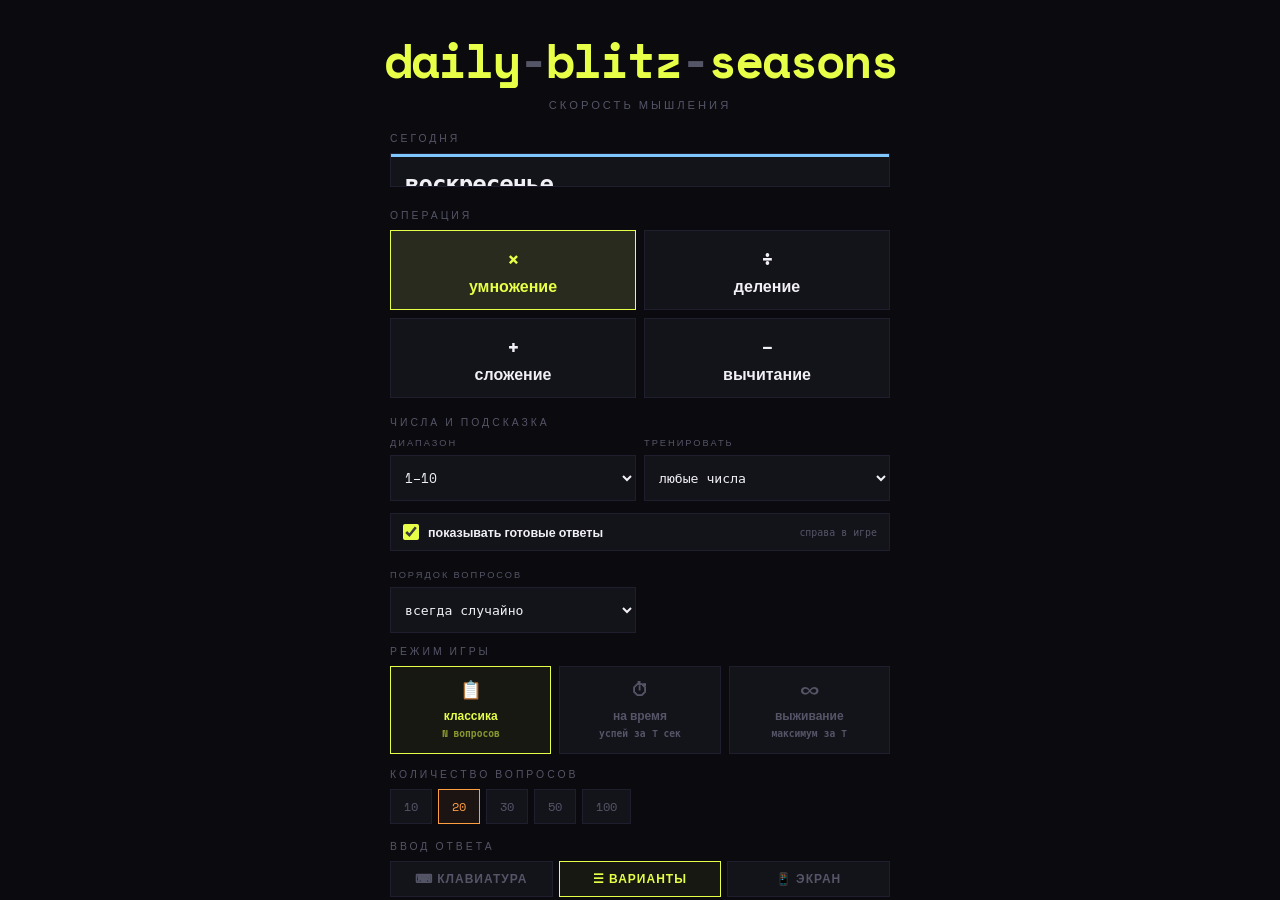
==== index.html @ 96af3baa "Rename branding from math-blitz-date to daily-blitz-seasons" ====
<!DOCTYPE html>
<html lang="ru">
<head>
<meta charset="UTF-8">
<meta name="viewport" content="width=device-width, initial-scale=1.0">
<meta name="description" content="daily-blitz-seasons — тренажёр устного счёта с ежедневной практикой, серией дней и сезонными карточками.">
<title>daily-blitz-seasons — тренажёр устного счёта</title>
<link rel="icon" href="data:image/svg+xml,<svg xmlns='http://www.w3.org/2000/svg' viewBox='0 0 100 100'><text y='.9em' font-size='90'>⚡</text></svg>">
<link rel="stylesheet" href="css/styles.css">
</head>
<body>

<div class="flash" id="flash"></div>

<div class="timesup-overlay" id="timesup-overlay">
  <div class="timesup-title">ВРЕМЯ!</div>
  <div class="timesup-stats" id="timesup-stats"></div>
</div>

<!-- ════════ MENU ════════ -->
<div class="screen active" id="screen-menu">
  <h1 class="logo">daily<span>-</span>blitz<span>-</span>seasons</h1>
  <div class="tagline">скорость мышления</div>

  <div class="section-label">сегодня</div>
  <div class="today-block" id="today-block">
    <div class="today-weekday" id="today-weekday"></div>
    <div class="today-full-date" id="today-full-date"></div>
    <div class="season-card" id="season-card">
      <div class="season-icon" id="season-icon"></div>
      <div class="season-info">
        <div class="season-name" id="season-name"></div>
        <div class="season-months" id="season-months"></div>
      </div>
    </div>
    <div class="today-meta-row">
      <div class="quarter-badge" id="quarter-badge"></div>
      <div class="daily-streak-badge" id="daily-streak-badge"></div>
    </div>
    <div class="today-stats" id="today-stats"></div>
    <button class="today-start-btn" id="today-start-btn" type="button">Начать тренировку на сегодня</button>
  </div>

  <div class="section-label">операция</div>
  <div class="menu-grid">
    <button class="op-btn selected" data-op="×" type="button"><span class="op-symbol">×</span>умножение</button>
    <button class="op-btn" data-op="÷" type="button"><span class="op-symbol">÷</span>деление</button>
    <button class="op-btn" data-op="+" type="button"><span class="op-symbol">+</span>сложение</button>
    <button class="op-btn" data-op="−" type="button"><span class="op-symbol">−</span>вычитание</button>
  </div>

  <div class="section-label">числа и подсказка</div>
  <div class="settings-row">
    <label class="select-field">
      <span>диапазон</span>
      <select id="range-select">
        <option value="10" selected>1–10</option>
        <option value="12">1–12</option>
        <option value="20">1–20</option>
        <option value="25">1–25</option>
        <option value="50">1–50</option>
        <option value="100">1–100</option>
      </select>
    </label>
    <label class="select-field">
      <span>тренировать</span>
      <select id="focus-select"></select>
    </label>
  </div>
  <div class="toggle-stack">
    <div class="toggle-row">
      <label for="guide-toggle">
        <input id="guide-toggle" type="checkbox" checked>
        показывать готовые ответы
      </label>
      <div class="toggle-hint">справа в игре</div>
    </div>
  </div>

  <div class="settings-row">
    <label class="select-field">
      <span>порядок вопросов</span>
      <select id="sequence-mode-select">
        <option value="random" selected>всегда случайно</option>
        <option value="ordered-first">сначала по порядку, потом случайно</option>
        <option value="ordered">всегда по порядку</option>
      </select>
    </label>
  </div>

  <div class="section-label">режим игры</div>
  <div class="game-mode-grid">
    <button class="gm-btn selected" data-gm="classic" type="button">
      <span class="gm-icon">📋</span>классика<span class="gm-sub">N вопросов</span>
    </button>
    <button class="gm-btn" data-gm="timed" type="button">
      <span class="gm-icon">⏱</span>на время<span class="gm-sub">успей за T сек</span>
    </button>
    <button class="gm-btn" data-gm="survival" type="button">
      <span class="gm-icon">∞</span>выживание<span class="gm-sub">максимум за T</span>
    </button>
  </div>

  <div class="mode-options" id="opts-classic">
    <div class="section-label">количество вопросов</div>
    <div class="sub-grid">
      <button class="sub-btn" data-val="10" type="button">10</button>
      <button class="sub-btn selected" data-val="20" type="button">20</button>
      <button class="sub-btn" data-val="30" type="button">30</button>
      <button class="sub-btn" data-val="50" type="button">50</button>
      <button class="sub-btn" data-val="100" type="button">100</button>
    </div>
  </div>

  <div class="mode-options" id="opts-timed" style="display:none">
    <div class="section-label">время на сессию</div>
    <div class="sub-grid">
      <button class="sub-btn" data-val="30" type="button">30 сек</button>
      <button class="sub-btn selected" data-val="60" type="button">1 мин</button>
      <button class="sub-btn" data-val="120" type="button">2 мин</button>
      <button class="sub-btn" data-val="180" type="button">3 мин</button>
      <button class="sub-btn" data-val="300" type="button">5 мин</button>
    </div>
  </div>

  <div class="mode-options" id="opts-survival" style="display:none">
    <div class="section-label">лимит времени</div>
    <div class="sub-grid">
      <button class="sub-btn" data-val="60" type="button">1 мин</button>
      <button class="sub-btn selected" data-val="120" type="button">2 мин</button>
      <button class="sub-btn" data-val="180" type="button">3 мин</button>
      <button class="sub-btn" data-val="300" type="button">5 мин</button>
    </div>
  </div>

  <div class="section-label">ввод ответа</div>
  <div class="input-mode-row">
    <button class="mode-btn" data-mode="keyboard" type="button">⌨ клавиатура</button>
    <button class="mode-btn selected" data-mode="choices" type="button">☰ варианты</button>
    <button class="mode-btn" data-mode="screen" type="button">📱 экран</button>
  </div>

  <button class="start-btn" id="start-btn" type="button">СТАРТ →</button>
</div>

<!-- ════════ GAME ════════ -->
<div class="screen" id="screen-game">
  <div class="game-shell">
    <main class="game-main">
      <div class="game-header">
        <div class="streak">серия: <span id="streak-count">0</span></div>
        <div style="display:flex;gap:12px;align-items:center;">
          <div style="font-family:var(--mono);font-size:0.7rem;color:var(--muted);">
            ✓<span id="score-correct" style="color:var(--accent3);margin-left:3px">0</span>
            &nbsp;✗<span id="score-wrong" style="color:var(--accent2);margin-left:3px">0</span>
          </div>
          <button class="quit-btn" id="quit-btn" type="button">✕ выход</button>
        </div>
      </div>

      <div class="timer-row" id="timer-row" style="display:none">
        <div class="timer-display" id="timer-display">60</div>
        <div class="timer-bar-wrap">
          <div class="timer-bar-fill" id="timer-bar-fill" style="width:100%"></div>
        </div>
        <div class="qcount-display" id="qcount-display"></div>
      </div>

      <div class="progress-bar" id="progress-bar">
        <div class="progress-fill" id="progress-fill" style="width:0%"></div>
      </div>

      <div class="question-box" id="question-box">
        <div class="question-text" id="question-text">?</div>
        <div class="question-answer" id="question-answer"></div>
        <div class="typed-input-display" id="typed-display" style="display:none">
          <span id="typed-value"></span><span class="typed-cursor"></span>
        </div>
      </div>

      <div class="keyboard-hint" id="keyboard-hint" style="display:none">цифры · Enter → ответ · Backspace → стереть</div>

      <div class="choices-grid" id="choices-grid" style="display:none">
        <button class="choice-btn" id="c0" data-choice-idx="0" type="button"></button>
        <button class="choice-btn" id="c1" data-choice-idx="1" type="button"></button>
        <button class="choice-btn" id="c2" data-choice-idx="2" type="button"></button>
        <button class="choice-btn" id="c3" data-choice-idx="3" type="button"></button>
      </div>

      <div class="screen-keyboard" id="screen-keyboard" style="display:none">
        <div class="sk-row">
          <button class="sk-btn" data-sk-key="7" type="button">7</button>
          <button class="sk-btn" data-sk-key="8" type="button">8</button>
          <button class="sk-btn" data-sk-key="9" type="button">9</button>
        </div>
        <div class="sk-row">
          <button class="sk-btn" data-sk-key="4" type="button">4</button>
          <button class="sk-btn" data-sk-key="5" type="button">5</button>
          <button class="sk-btn" data-sk-key="6" type="button">6</button>
        </div>
        <div class="sk-row">
          <button class="sk-btn" data-sk-key="1" type="button">1</button>
          <button class="sk-btn" data-sk-key="2" type="button">2</button>
          <button class="sk-btn" data-sk-key="3" type="button">3</button>
        </div>
        <div class="sk-row">
          <button class="sk-btn" data-sk-key="back" type="button">⌫</button>
          <button class="sk-btn" data-sk-key="0" type="button">0</button>
          <button class="sk-btn sk-enter" data-sk-key="enter" type="button">OK</button>
        </div>
      </div>
    </main>

    <aside class="practice-guide" id="practice-guide" aria-live="polite"></aside>
  </div>
</div>

<!-- ════════ SCORE ════════ -->
<div class="screen" id="screen-score">
  <div class="score-title" id="score-mode-label">итого</div>
  <div class="score-number" id="final-score">0</div>
  <div class="score-sub" id="final-sub"></div>
  <div class="score-time-display" id="final-time" style="display:none"></div>
  <div class="score-date-display" id="final-date"></div>
  <div class="score-sub" id="final-streak"></div>
  <div class="score-sub" id="final-daily-streak"></div>
  <div class="score-actions">
    <button class="score-btn" id="menu-btn" type="button">меню</button>
    <button class="score-btn primary" id="restart-btn" type="button">ещё раз</button>
  </div>
</div>

<script src="js/app.js"></script>
</body>
</html>
---- css/styles.css ----
@import url('https://fonts.googleapis.com/css2?family=Space+Mono:wght@400;700&family=Syne:wght@400;700;800&display=swap');

*, *::before, *::after { box-sizing: border-box; margin: 0; padding: 0; }

:root {
  --bg: #0a0a0f;
  --surface: #13131a;
  --border: #1e1e2e;
  --accent: #e8ff47;
  --accent2: #ff4757;
  --accent3: #2ed573;
  --accent4: #ff9f43;
  --text: #f0f0f5;
  --muted: #555568;
  --mono: 'Space Mono', monospace;
  --sans: 'Syne', sans-serif;
  --season-accent: var(--accent);
}

html, body { height: 100%; background: var(--bg); color: var(--text); font-family: var(--sans); overflow: hidden; }

.screen { display: none; width: 100%; height: 100vh; overflow-y: auto; }
.screen.active { display: flex; flex-direction: column; align-items: center; justify-content: flex-start; }

/* ── MENU ── */
#screen-menu { padding: 24px 20px 40px; gap: 0; }

.logo { font-family: var(--mono); font-size: clamp(1.8rem, 5vw, 3rem); font-weight: 700; letter-spacing: -2px; color: var(--accent); margin-bottom: 4px; }
.logo span { color: var(--muted); }
.tagline { font-size: 0.7rem; color: var(--muted); letter-spacing: 3px; text-transform: uppercase; margin-bottom: 20px; }

.section-label { font-size: 0.65rem; letter-spacing: 3px; text-transform: uppercase; color: var(--muted); width: 100%; max-width: 500px; margin-bottom: 8px; }

/* ── TODAY BLOCK ── */
.today-block {
  width: 100%; max-width: 500px; margin-bottom: 22px;
  background: var(--surface); border: 1px solid var(--border);
  padding: 16px 14px; position: relative; overflow: hidden;
}
.today-block::before {
  content: ''; position: absolute; top: 0; left: 0; right: 0; height: 3px;
  background: var(--season-accent);
}
.today-weekday {
  font-family: var(--mono); font-size: clamp(1.1rem, 4vw, 1.5rem); font-weight: 700;
  color: var(--text); letter-spacing: -1px; line-height: 1.2; margin-bottom: 2px;
}
.today-full-date {
  font-size: 0.78rem; color: var(--muted); margin-bottom: 14px;
}
.season-card {
  display: flex; align-items: center; gap: 12px;
  padding: 12px; background: rgba(255,255,255,0.02);
  border: 1px solid var(--border); margin-bottom: 10px;
}
.season-icon { font-size: 1.6rem; line-height: 1; flex-shrink: 0; }
.season-info { flex: 1; min-width: 0; }
.season-name {
  font-family: var(--mono); font-size: 0.95rem; font-weight: 700;
  color: var(--season-accent);
}
.season-months { font-size: 0.62rem; color: var(--muted); letter-spacing: 1px; margin-top: 2px; }
.today-meta-row { display: flex; gap: 8px; flex-wrap: wrap; margin-bottom: 12px; }
.quarter-badge, .daily-streak-badge {
  font-family: var(--mono); font-size: 0.68rem; padding: 5px 10px;
  border: 1px solid var(--border); color: var(--muted);
  background: rgba(255,255,255,0.015);
}
.quarter-badge { border-color: rgba(255,159,67,0.35); color: var(--accent4); }
.daily-streak-badge span { color: var(--accent); }
.today-stats {
  font-family: var(--mono); font-size: 0.62rem; color: var(--muted);
  margin-bottom: 12px; line-height: 1.5;
}
.today-stats span { color: var(--accent3); }
.today-start-btn {
  width: 100%; background: transparent; color: var(--season-accent);
  border: 1px solid var(--season-accent); font-family: var(--mono);
  font-size: 0.82rem; font-weight: 700; padding: 12px 16px; cursor: pointer;
  letter-spacing: 1px; transition: all 0.15s; text-transform: uppercase;
}
.today-start-btn:hover { background: rgba(232,255,71,0.08); color: var(--accent); border-color: var(--accent); }
.today-start-btn:active { transform: scale(0.98); }
.today-start-btn.done-today { border-color: var(--accent3); color: var(--accent3); }
.today-start-btn.done-today:hover { background: rgba(46,213,115,0.08); }

.menu-grid { display: grid; grid-template-columns: 1fr 1fr; gap: 8px; width: 100%; max-width: 500px; margin-bottom: 18px; }
.op-btn {
  background: var(--surface); border: 1px solid var(--border); color: var(--text);
  font-family: var(--sans); font-size: 1rem; font-weight: 700; padding: 13px;
  cursor: pointer; transition: all 0.15s; position: relative; overflow: hidden;
}
.op-btn::after { content: ''; position: absolute; inset: 0; background: var(--accent); opacity: 0; transition: opacity 0.15s; }
.op-btn:hover::after { opacity: 0.07; }
.op-btn.selected { border-color: var(--accent); color: var(--accent); }
.op-btn.selected::after { opacity: 0.1; }
.op-symbol { display: block; font-family: var(--mono); font-size: 1.3rem; margin-bottom: 2px; }

.settings-row { display: grid; grid-template-columns: 1fr 1fr; gap: 8px; width: 100%; max-width: 500px; margin-bottom: 12px; }
.select-field { display: flex; flex-direction: column; gap: 6px; }
.select-field span {
  font-size: 0.58rem; letter-spacing: 2px; text-transform: uppercase; color: var(--muted);
}
.select-field select {
  width: 100%; background: var(--surface); border: 1px solid var(--border); color: var(--text);
  font-family: var(--mono); font-size: 0.82rem; padding: 11px 10px; cursor: pointer; outline: none;
}
.select-field select:focus { border-color: var(--accent); }
.toggle-row {
  display: flex; align-items: center; justify-content: space-between; gap: 12px;
  width: 100%; max-width: 500px; margin-bottom: 18px; padding: 10px 12px;
  background: var(--surface); border: 1px solid var(--border);
}
.toggle-row label { display: flex; align-items: center; gap: 9px; cursor: pointer; color: var(--text); font-size: 0.78rem; font-weight: 700; }
.toggle-row input { width: 16px; height: 16px; accent-color: var(--accent); }
.toggle-hint { font-family: var(--mono); font-size: 0.62rem; color: var(--muted); white-space: nowrap; }
.toggle-stack { display: grid; gap: 8px; width: 100%; max-width: 500px; margin-bottom: 18px; }
.toggle-stack .toggle-row { margin-bottom: 0; }

/* GAME MODE */
.game-mode-grid { display: grid; grid-template-columns: 1fr 1fr 1fr; gap: 8px; width: 100%; max-width: 500px; margin-bottom: 14px; }
.gm-btn {
  background: var(--surface); border: 1px solid var(--border); color: var(--muted);
  font-family: var(--sans); font-size: 0.75rem; font-weight: 700; padding: 12px 6px;
  cursor: pointer; transition: all 0.15s; text-align: center; line-height: 1.4;
}
.gm-btn:hover { color: var(--text); border-color: var(--muted); }
.gm-btn.selected { border-color: var(--accent); color: var(--accent); background: rgba(232,255,71,0.06); }
.gm-icon { font-size: 1.1rem; display: block; margin-bottom: 4px; }
.gm-sub { display: block; font-size: 0.6rem; color: var(--muted); margin-top: 3px; font-family: var(--mono); }
.gm-btn.selected .gm-sub { color: rgba(232,255,71,0.55); }

.mode-options { width: 100%; max-width: 500px; margin-bottom: 16px; }
.sub-grid { display: flex; gap: 6px; flex-wrap: wrap; }
.sub-btn {
  background: var(--surface); border: 1px solid var(--border); color: var(--muted);
  font-family: var(--mono); font-size: 0.78rem; padding: 7px 13px; cursor: pointer; transition: all 0.15s;
}
.sub-btn:hover { color: var(--text); border-color: var(--muted); }
.sub-btn.selected { border-color: var(--accent4); color: var(--accent4); background: rgba(255,159,67,0.07); }

.input-mode-row { display: flex; gap: 6px; width: 100%; max-width: 500px; margin-bottom: 20px; }
.mode-btn {
  flex: 1; background: var(--surface); border: 1px solid var(--border); color: var(--muted);
  font-family: var(--sans); font-size: 0.75rem; font-weight: 700; padding: 10px;
  cursor: pointer; transition: all 0.15s; letter-spacing: 1px; text-transform: uppercase;
}
.mode-btn:hover { color: var(--text); }
.mode-btn.selected { border-color: var(--accent); color: var(--accent); background: rgba(232,255,71,0.06); }

.start-btn {
  background: var(--accent); color: #000; border: none; font-family: var(--mono);
  font-size: 1rem; font-weight: 700; padding: 15px 60px; cursor: pointer;
  letter-spacing: 2px; transition: all 0.15s; width: 100%; max-width: 500px;
}
.start-btn:hover { background: #fff; }
.start-btn:active { transform: scale(0.98); }

/* ── GAME ── */
#screen-game { padding: 14px 20px 16px; gap: 0; justify-content: flex-start; }

.game-shell {
  width: 100%; max-width: 1040px; min-height: calc(100vh - 30px);
  display: grid; grid-template-columns: minmax(0, 520px) minmax(260px, 1fr);
  gap: 16px; align-items: start;
}
.game-main { width: 100%; min-width: 0; }

.game-header { display: flex; justify-content: space-between; align-items: center; width: 100%; margin-bottom: 10px; }
.streak { font-family: var(--mono); font-size: 0.78rem; color: var(--muted); }
.streak span { color: var(--accent); }
.quit-btn {
  background: none; border: 1px solid var(--border); color: var(--muted);
  font-family: var(--mono); font-size: 0.7rem; padding: 5px 12px; cursor: pointer; transition: all 0.15s;
}
.quit-btn:hover { border-color: var(--accent2); color: var(--accent2); }

.timer-row { width: 100%; display: flex; align-items: center; gap: 12px; margin-bottom: 8px; }
.timer-display {
  font-family: var(--mono); font-size: 1.5rem; font-weight: 700; min-width: 54px;
  color: var(--accent); transition: color 0.3s;
}
.timer-display.warn { color: var(--accent4); }
.timer-display.critical { color: var(--accent2); animation: pulse-t 0.5s ease infinite alternate; }
@keyframes pulse-t { from { opacity: 1; } to { opacity: 0.35; } }

.timer-bar-wrap { flex: 1; height: 6px; background: var(--border); overflow: hidden; }
.timer-bar-fill { height: 100%; background: var(--accent); transition: width 0.22s linear, background 0.3s; }
.timer-bar-fill.warn { background: var(--accent4); }
.timer-bar-fill.critical { background: var(--accent2); }

.qcount-display { font-family: var(--mono); font-size: 0.72rem; color: var(--muted); min-width: 44px; text-align: right; }

.progress-bar { width: 100%; height: 3px; background: var(--border); margin-bottom: 10px; }
.progress-fill { height: 100%; background: var(--accent); transition: width 0.3s ease; }

.question-box {
  width: 100%; background: var(--surface); border: 1px solid var(--border);
  padding: 26px 22px; text-align: center; margin-bottom: 12px;
  position: relative; overflow: hidden; transition: border-color 0.2s;
}
.question-box.correct { border-color: var(--accent3); }
.question-box.wrong { border-color: var(--accent2); }
.question-text { font-family: var(--mono); font-size: clamp(2rem, 7vw, 4rem); font-weight: 700; letter-spacing: -2px; line-height: 1; }
.question-answer { font-family: var(--mono); font-size: clamp(1rem, 3.5vw, 1.6rem); color: var(--muted); margin-top: 8px; min-height: 1.7rem; transition: color 0.2s; }
.question-answer.show-wrong { color: var(--accent2); }
.question-answer.show-correct { color: var(--accent3); }

.typed-input-display { font-family: var(--mono); font-size: clamp(1.5rem, 5vw, 2.8rem); font-weight: 700; color: var(--accent); letter-spacing: 4px; min-height: 2.4rem; }
.typed-cursor { display: inline-block; width: 3px; height: 1em; background: var(--accent); vertical-align: middle; margin-left: 2px; animation: blink 1s step-end infinite; }
@keyframes blink { 50% { opacity: 0; } }
.keyboard-hint { font-size: 0.62rem; color: var(--muted); letter-spacing: 2px; text-transform: uppercase; margin-top: -6px; margin-bottom: 10px; }

.choices-grid { display: grid; grid-template-columns: 1fr 1fr; gap: 8px; width: 100%; }
.choice-btn {
  background: var(--surface); border: 1px solid var(--border); color: var(--text);
  font-family: var(--mono); font-size: clamp(1.1rem, 3.5vw, 1.6rem); font-weight: 700;
  padding: 17px; cursor: pointer; transition: all 0.12s;
}
.choice-btn:hover:not(:disabled) { border-color: var(--accent); color: var(--accent); }
.choice-btn:disabled { cursor: default; }
.choice-btn.correct-choice { border-color: var(--accent3) !important; color: var(--accent3) !important; background: rgba(46,213,115,0.08); }
.choice-btn.wrong-choice { border-color: var(--accent2) !important; color: var(--accent2) !important; background: rgba(255,71,87,0.08); }

.screen-keyboard { display: flex; flex-direction: column; gap: 6px; width: 100%; margin-top: 4px; }
.sk-row { display: flex; gap: 6px; justify-content: center; }
.sk-btn {
  flex: 1; max-width: 88px; background: var(--surface); border: 1px solid var(--border);
  color: var(--text); font-family: var(--mono); font-size: 1.1rem; font-weight: 700;
  padding: 13px 10px; cursor: pointer; transition: all 0.1s; user-select: none; -webkit-tap-highlight-color: transparent;
}
.sk-btn:active { background: rgba(232,255,71,0.1); border-color: var(--accent); color: var(--accent); transform: scale(0.95); }
.sk-btn.sk-enter { background: var(--accent); color: #000; border-color: var(--accent); font-size: 0.85rem; letter-spacing: 1px; }
.sk-btn.sk-enter:active { background: #fff; }

.practice-guide {
  display: none; width: 100%; max-height: calc(100vh - 30px); overflow: auto;
  background: var(--surface); border: 1px solid var(--border); padding: 14px;
}
.practice-guide.show { display: block; }
.guide-head { display: flex; align-items: center; justify-content: space-between; gap: 12px; margin-bottom: 12px; }
.guide-copy { min-width: 0; }
.guide-title { font-family: var(--mono); font-size: 0.9rem; color: var(--accent); font-weight: 700; }
.guide-meta { font-family: var(--mono); font-size: 0.65rem; color: var(--muted); margin-top: 3px; }
.guide-reveal-btn {
  flex: 0 0 auto; background: none; border: 1px solid var(--border); color: var(--muted);
  font-family: var(--mono); font-size: 0.68rem; padding: 7px 10px; cursor: pointer;
  text-transform: uppercase; letter-spacing: 1px; transition: all 0.15s;
}
.guide-reveal-btn:hover { border-color: var(--accent); color: var(--accent); }
.guide-list { display: grid; grid-template-columns: repeat(auto-fit, minmax(132px, 1fr)); gap: 6px; }
.practice-guide.collapsed .guide-list { display: none; }
.guide-row {
  border: 1px solid var(--border); padding: 8px 9px; font-family: var(--mono);
  font-size: 0.82rem; color: var(--text); background: rgba(255,255,255,0.015);
}
.guide-row span { color: var(--accent); }
.guide-row.current {
  border-color: var(--accent); background: rgba(232,255,71,0.11); color: #fff;
  box-shadow: inset 3px 0 0 var(--accent);
}
.guide-row.current span { color: #fff; }

@media (max-width: 760px) {
  html, body { overflow: auto; }
  .screen { min-height: 100vh; height: auto; }
  .settings-row { grid-template-columns: 1fr; }
  .toggle-row { align-items: flex-start; flex-direction: column; gap: 6px; }
  .toggle-hint { white-space: normal; }
  .game-shell { min-height: auto; grid-template-columns: 1fr; gap: 12px; }
  .practice-guide { max-height: none; }
  .guide-list { grid-template-columns: 1fr 1fr; }
}

@media (max-width: 420px) {
  #screen-menu, #screen-game { padding-left: 14px; padding-right: 14px; }
  .game-mode-grid, .input-mode-row { grid-template-columns: 1fr; flex-direction: column; }
  .guide-list { grid-template-columns: 1fr; }
}

/* TIMES UP */
.timesup-overlay {
  display: none; position: fixed; inset: 0; background: rgba(10,10,15,0.93);
  z-index: 20; align-items: center; justify-content: center; flex-direction: column; gap: 14px;
}
.timesup-overlay.show { display: flex; animation: fadein 0.25s ease; }
@keyframes fadein { from { opacity: 0; } to { opacity: 1; } }
.timesup-title { font-family: var(--mono); font-size: clamp(2rem, 8vw, 4.5rem); color: var(--accent2); font-weight: 700; letter-spacing: -2px; }
.timesup-stats { font-family: var(--mono); font-size: 0.9rem; color: var(--muted); }

/* FLASH */
.flash { position: fixed; inset: 0; pointer-events: none; opacity: 0; transition: opacity 0.08s; z-index: 10; }
.flash.correct-flash { background: rgba(46,213,115,0.15); }
.flash.wrong-flash { background: rgba(255,71,87,0.15); }
.flash.visible { opacity: 1; }

/* SCORE */
#screen-score { padding: 40px 20px; gap: 10px; justify-content: center; }
.score-title { font-family: var(--mono); font-size: clamp(0.9rem, 3vw, 1.4rem); color: var(--muted); letter-spacing: 3px; text-transform: uppercase; }
.score-number { font-family: var(--mono); font-size: clamp(3.5rem, 12vw, 7rem); font-weight: 700; color: var(--accent); line-height: 1; letter-spacing: -4px; }
.score-sub { font-size: 0.8rem; color: var(--muted); }
.score-time-display { font-family: var(--mono); font-size: 0.95rem; color: var(--accent4); }
.score-date-display { font-family: var(--mono); font-size: 0.82rem; color: var(--season-accent); }
.score-actions { display: flex; gap: 10px; margin-top: 16px; width: 100%; max-width: 400px; }
.score-btn {
  flex: 1; padding: 14px; border: 1px solid var(--border); background: var(--surface);
  color: var(--text); font-family: var(--mono); font-size: 0.8rem; font-weight: 700;
  cursor: pointer; transition: all 0.15s; letter-spacing: 1px; text-transform: uppercase;
}
.score-btn:hover { border-color: var(--accent); color: var(--accent); }
.score-btn.primary { background: var(--accent); color: #000; border-color: var(--accent); }
.score-btn.primary:hover { background: #fff; border-color: #fff; }

@keyframes pop { 0%{transform:scale(1)} 50%{transform:scale(1.04)} 100%{transform:scale(1)} }
@keyframes shake { 0%,100%{transform:translateX(0)} 20%,60%{transform:translateX(-8px)} 40%,80%{transform:translateX(8px)} }
.anim-pop { animation: pop 0.2s ease; }
.anim-shake { animation: shake 0.35s ease; }
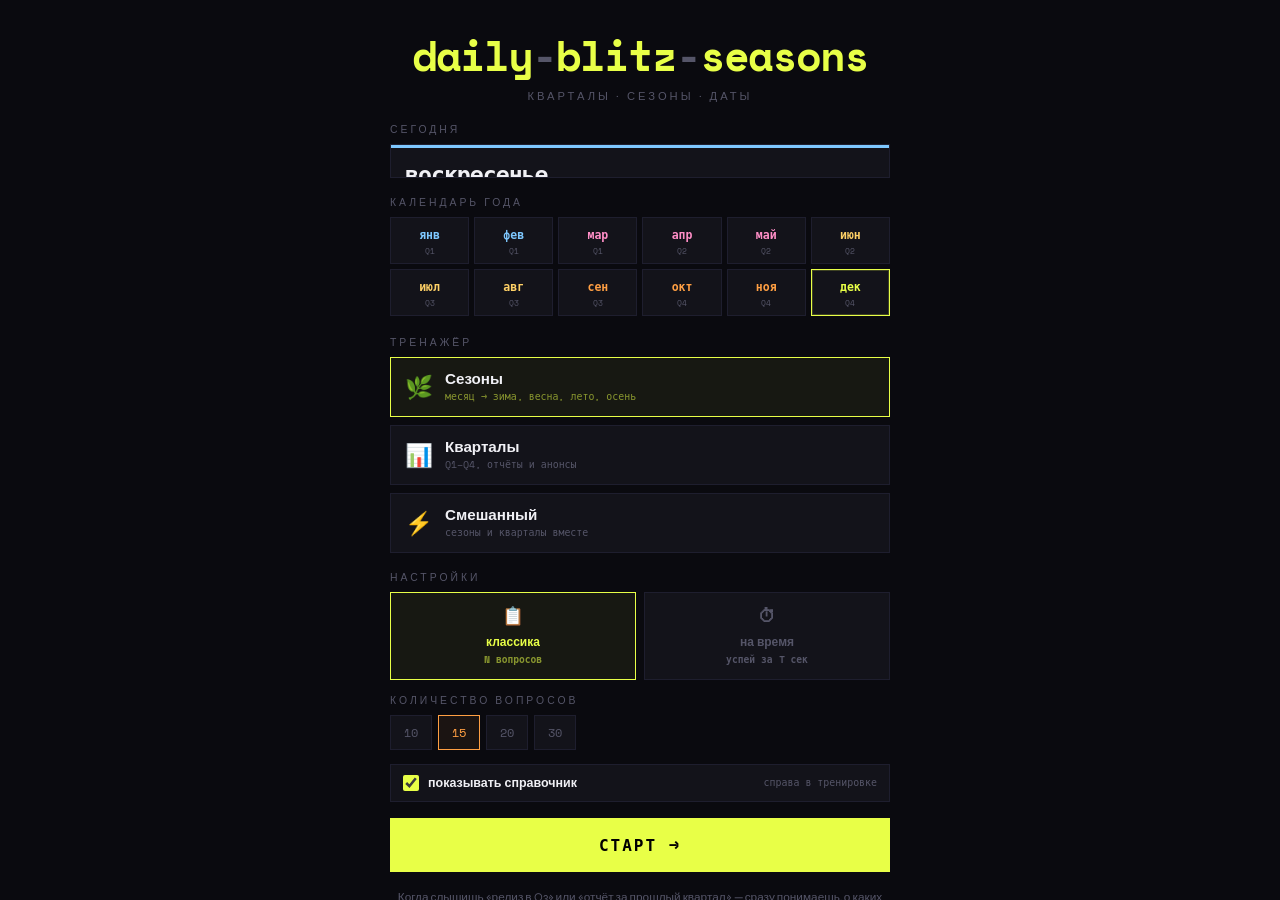
==== commit 56340ac1: "Pivot to quarters and seasons trainer, remove all math content" ====
--- a/index.html
+++ b/index.html
@@ -3,9 +3,9 @@
 <head>
 <meta charset="UTF-8">
 <meta name="viewport" content="width=device-width, initial-scale=1.0">
-<meta name="description" content="daily-blitz-seasons — тренажёр устного счёта с ежедневной практикой, серией дней и сезонными карточками.">
-<title>daily-blitz-seasons — тренажёр устного счёта</title>
-<link rel="icon" href="data:image/svg+xml,<svg xmlns='http://www.w3.org/2000/svg' viewBox='0 0 100 100'><text y='.9em' font-size='90'>⚡</text></svg>">
+<meta name="description" content="daily-blitz-seasons — тренажёр кварталов и сезонов. Быстро понимай, в каком квартале анонс, отчёт или релиз, и какой месяц к какому сезону относится.">
+<title>daily-blitz-seasons — кварталы и сезоны</title>
+<link rel="icon" href="data:image/svg+xml,<svg xmlns='http://www.w3.org/2000/svg' viewBox='0 0 100 100'><text y='.9em' font-size='90'>📅</text></svg>">
 <link rel="stylesheet" href="css/styles.css">
 </head>
 <body>
@@ -20,7 +20,7 @@
 <!-- ════════ MENU ════════ -->
 <div class="screen active" id="screen-menu">
   <h1 class="logo">daily<span>-</span>blitz<span>-</span>seasons</h1>
-  <div class="tagline">скорость мышления</div>
+  <div class="tagline">кварталы · сезоны · даты</div>
 
   <div class="section-label">сегодня</div>
   <div class="today-block" id="today-block">
@@ -35,60 +35,36 @@
     </div>
     <div class="today-meta-row">
       <div class="quarter-badge" id="quarter-badge"></div>
+      <div class="quarter-detail" id="quarter-detail"></div>
       <div class="daily-streak-badge" id="daily-streak-badge"></div>
     </div>
     <div class="today-stats" id="today-stats"></div>
-    <button class="today-start-btn" id="today-start-btn" type="button">Начать тренировку на сегодня</button>
+    <button class="today-start-btn" id="today-start-btn" type="button">Тренировка на сегодня</button>
   </div>
 
-  <div class="section-label">операция</div>
-  <div class="menu-grid">
-    <button class="op-btn selected" data-op="×" type="button"><span class="op-symbol">×</span>умножение</button>
-    <button class="op-btn" data-op="÷" type="button"><span class="op-symbol">÷</span>деление</button>
-    <button class="op-btn" data-op="+" type="button"><span class="op-symbol">+</span>сложение</button>
-    <button class="op-btn" data-op="−" type="button"><span class="op-symbol">−</span>вычитание</button>
+  <div class="section-label">календарь года</div>
+  <div class="year-calendar" id="year-calendar" aria-label="Календарь года по сезонам и кварталам"></div>
+
+  <div class="section-label">тренажёр</div>
+  <div class="trainer-grid">
+    <button class="trainer-btn selected" data-trainer="seasons" type="button">
+      <span class="trainer-icon">🌿</span>
+      <span class="trainer-name">Сезоны</span>
+      <span class="trainer-sub">месяц → зима, весна, лето, осень</span>
+    </button>
+    <button class="trainer-btn" data-trainer="quarters" type="button">
+      <span class="trainer-icon">📊</span>
+      <span class="trainer-name">Кварталы</span>
+      <span class="trainer-sub">Q1–Q4, отчёты и анонсы</span>
+    </button>
+    <button class="trainer-btn" data-trainer="mixed" type="button">
+      <span class="trainer-icon">⚡</span>
+      <span class="trainer-name">Смешанный</span>
+      <span class="trainer-sub">сезоны и кварталы вместе</span>
+    </button>
   </div>
 
-  <div class="section-label">числа и подсказка</div>
-  <div class="settings-row">
-    <label class="select-field">
-      <span>диапазон</span>
-      <select id="range-select">
-        <option value="10" selected>1–10</option>
-        <option value="12">1–12</option>
-        <option value="20">1–20</option>
-        <option value="25">1–25</option>
-        <option value="50">1–50</option>
-        <option value="100">1–100</option>
-      </select>
-    </label>
-    <label class="select-field">
-      <span>тренировать</span>
-      <select id="focus-select"></select>
-    </label>
-  </div>
-  <div class="toggle-stack">
-    <div class="toggle-row">
-      <label for="guide-toggle">
-        <input id="guide-toggle" type="checkbox" checked>
-        показывать готовые ответы
-      </label>
-      <div class="toggle-hint">справа в игре</div>
-    </div>
-  </div>
-
-  <div class="settings-row">
-    <label class="select-field">
-      <span>порядок вопросов</span>
-      <select id="sequence-mode-select">
-        <option value="random" selected>всегда случайно</option>
-        <option value="ordered-first">сначала по порядку, потом случайно</option>
-        <option value="ordered">всегда по порядку</option>
-      </select>
-    </label>
-  </div>
-
-  <div class="section-label">режим игры</div>
+  <div class="section-label">настройки</div>
   <div class="game-mode-grid">
     <button class="gm-btn selected" data-gm="classic" type="button">
       <span class="gm-icon">📋</span>классика<span class="gm-sub">N вопросов</span>
@@ -96,51 +72,41 @@
     <button class="gm-btn" data-gm="timed" type="button">
       <span class="gm-icon">⏱</span>на время<span class="gm-sub">успей за T сек</span>
     </button>
-    <button class="gm-btn" data-gm="survival" type="button">
-      <span class="gm-icon">∞</span>выживание<span class="gm-sub">максимум за T</span>
-    </button>
   </div>
 
   <div class="mode-options" id="opts-classic">
     <div class="section-label">количество вопросов</div>
     <div class="sub-grid">
       <button class="sub-btn" data-val="10" type="button">10</button>
-      <button class="sub-btn selected" data-val="20" type="button">20</button>
+      <button class="sub-btn selected" data-val="15" type="button">15</button>
+      <button class="sub-btn" data-val="20" type="button">20</button>
       <button class="sub-btn" data-val="30" type="button">30</button>
-      <button class="sub-btn" data-val="50" type="button">50</button>
-      <button class="sub-btn" data-val="100" type="button">100</button>
     </div>
   </div>
 
   <div class="mode-options" id="opts-timed" style="display:none">
     <div class="section-label">время на сессию</div>
     <div class="sub-grid">
-      <button class="sub-btn" data-val="30" type="button">30 сек</button>
+      <button class="sub-btn" data-val="45" type="button">45 сек</button>
       <button class="sub-btn selected" data-val="60" type="button">1 мин</button>
+      <button class="sub-btn" data-val="90" type="button">90 сек</button>
       <button class="sub-btn" data-val="120" type="button">2 мин</button>
-      <button class="sub-btn" data-val="180" type="button">3 мин</button>
-      <button class="sub-btn" data-val="300" type="button">5 мин</button>
     </div>
   </div>
 
-  <div class="mode-options" id="opts-survival" style="display:none">
-    <div class="section-label">лимит времени</div>
-    <div class="sub-grid">
-      <button class="sub-btn" data-val="60" type="button">1 мин</button>
-      <button class="sub-btn selected" data-val="120" type="button">2 мин</button>
-      <button class="sub-btn" data-val="180" type="button">3 мин</button>
-      <button class="sub-btn" data-val="300" type="button">5 мин</button>
+  <div class="toggle-stack">
+    <div class="toggle-row">
+      <label for="guide-toggle">
+        <input id="guide-toggle" type="checkbox" checked>
+        показывать справочник
+      </label>
+      <div class="toggle-hint">справа в тренировке</div>
     </div>
   </div>
 
-  <div class="section-label">ввод ответа</div>
-  <div class="input-mode-row">
-    <button class="mode-btn" data-mode="keyboard" type="button">⌨ клавиатура</button>
-    <button class="mode-btn selected" data-mode="choices" type="button">☰ варианты</button>
-    <button class="mode-btn" data-mode="screen" type="button">📱 экран</button>
-  </div>
+  <button class="start-btn" id="start-btn" type="button">СТАРТ →</button>
 
-  <button class="start-btn" id="start-btn" type="button">СТАРТ →</button>
+  <p class="menu-hint">Когда слышишь «релиз в Q3» или «отчёт за прошлый квартал» — сразу понимаешь, о каких месяцах речь.</p>
 </div>
 
 <!-- ════════ GAME ════════ -->
@@ -148,11 +114,12 @@
   <div class="game-shell">
     <main class="game-main">
       <div class="game-header">
-        <div class="streak">серия: <span id="streak-count">0</span></div>
-        <div style="display:flex;gap:12px;align-items:center;">
-          <div style="font-family:var(--mono);font-size:0.7rem;color:var(--muted);">
-            ✓<span id="score-correct" style="color:var(--accent3);margin-left:3px">0</span>
-            &nbsp;✗<span id="score-wrong" style="color:var(--accent2);margin-left:3px">0</span>
+        <div class="trainer-label" id="trainer-label">сезоны</div>
+        <div class="game-header-right">
+          <div class="hud-stats">
+            серия <span id="streak-count">0</span>
+            · ✓<span id="score-correct">0</span>
+            · ✗<span id="score-wrong">0</span>
           </div>
           <button class="quit-btn" id="quit-btn" type="button">✕ выход</button>
         </div>
@@ -171,47 +138,20 @@
       </div>
 
       <div class="question-box" id="question-box">
+        <div class="question-context" id="question-context"></div>
         <div class="question-text" id="question-text">?</div>
         <div class="question-answer" id="question-answer"></div>
-        <div class="typed-input-display" id="typed-display" style="display:none">
-          <span id="typed-value"></span><span class="typed-cursor"></span>
-        </div>
       </div>
 
-      <div class="keyboard-hint" id="keyboard-hint" style="display:none">цифры · Enter → ответ · Backspace → стереть</div>
-
-      <div class="choices-grid" id="choices-grid" style="display:none">
+      <div class="choices-grid" id="choices-grid">
         <button class="choice-btn" id="c0" data-choice-idx="0" type="button"></button>
         <button class="choice-btn" id="c1" data-choice-idx="1" type="button"></button>
         <button class="choice-btn" id="c2" data-choice-idx="2" type="button"></button>
         <button class="choice-btn" id="c3" data-choice-idx="3" type="button"></button>
       </div>
-
-      <div class="screen-keyboard" id="screen-keyboard" style="display:none">
-        <div class="sk-row">
-          <button class="sk-btn" data-sk-key="7" type="button">7</button>
-          <button class="sk-btn" data-sk-key="8" type="button">8</button>
-          <button class="sk-btn" data-sk-key="9" type="button">9</button>
-        </div>
-        <div class="sk-row">
-          <button class="sk-btn" data-sk-key="4" type="button">4</button>
-          <button class="sk-btn" data-sk-key="5" type="button">5</button>
-          <button class="sk-btn" data-sk-key="6" type="button">6</button>
-        </div>
-        <div class="sk-row">
-          <button class="sk-btn" data-sk-key="1" type="button">1</button>
-          <button class="sk-btn" data-sk-key="2" type="button">2</button>
-          <button class="sk-btn" data-sk-key="3" type="button">3</button>
-        </div>
-        <div class="sk-row">
-          <button class="sk-btn" data-sk-key="back" type="button">⌫</button>
-          <button class="sk-btn" data-sk-key="0" type="button">0</button>
-          <button class="sk-btn sk-enter" data-sk-key="enter" type="button">OK</button>
-        </div>
-      </div>
     </main>
 
-    <aside class="practice-guide" id="practice-guide" aria-live="polite"></aside>
+    <aside class="reference-panel" id="reference-panel" aria-live="polite"></aside>
   </div>
 </div>
 
--- a/css/styles.css
+++ b/css/styles.css
@@ -15,64 +15,69 @@
   --mono: 'Space Mono', monospace;
   --sans: 'Syne', sans-serif;
   --season-accent: var(--accent);
+  --winter: #7ec8ff;
+  --spring: #ff8ec7;
+  --summer: #ffd166;
+  --autumn: #ff9f43;
 }
 
 html, body { height: 100%; background: var(--bg); color: var(--text); font-family: var(--sans); overflow: hidden; }
 
-.screen { display: none; width: 100%; height: 100vh; overflow-y: auto; }
+.screen { display: none; width: 100%; min-height: 100vh; height: 100vh; overflow-y: auto; }
 .screen.active { display: flex; flex-direction: column; align-items: center; justify-content: flex-start; }
 
 /* ── MENU ── */
 #screen-menu { padding: 24px 20px 40px; gap: 0; }
 
-.logo { font-family: var(--mono); font-size: clamp(1.8rem, 5vw, 3rem); font-weight: 700; letter-spacing: -2px; color: var(--accent); margin-bottom: 4px; }
+.logo {
+  font-family: var(--mono); font-size: clamp(1.5rem, 4.5vw, 2.6rem); font-weight: 700;
+  letter-spacing: -2px; color: var(--accent); margin-bottom: 4px; text-align: center;
+}
 .logo span { color: var(--muted); }
-.tagline { font-size: 0.7rem; color: var(--muted); letter-spacing: 3px; text-transform: uppercase; margin-bottom: 20px; }
-
-.section-label { font-size: 0.65rem; letter-spacing: 3px; text-transform: uppercase; color: var(--muted); width: 100%; max-width: 500px; margin-bottom: 8px; }
-
-/* ── TODAY BLOCK ── */
+.tagline { font-size: 0.7rem; color: var(--muted); letter-spacing: 3px; text-transform: uppercase; margin-bottom: 20px; text-align: center; }
+
+.section-label {
+  font-size: 0.65rem; letter-spacing: 3px; text-transform: uppercase; color: var(--muted);
+  width: 100%; max-width: 500px; margin-bottom: 8px;
+}
+
+/* ── TODAY ── */
 .today-block {
-  width: 100%; max-width: 500px; margin-bottom: 22px;
+  width: 100%; max-width: 500px; margin-bottom: 18px;
   background: var(--surface); border: 1px solid var(--border);
   padding: 16px 14px; position: relative; overflow: hidden;
 }
 .today-block::before {
-  content: ''; position: absolute; top: 0; left: 0; right: 0; height: 3px;
-  background: var(--season-accent);
+  content: ''; position: absolute; top: 0; left: 0; right: 0; height: 3px; background: var(--season-accent);
 }
 .today-weekday {
-  font-family: var(--mono); font-size: clamp(1.1rem, 4vw, 1.5rem); font-weight: 700;
-  color: var(--text); letter-spacing: -1px; line-height: 1.2; margin-bottom: 2px;
-}
-.today-full-date {
-  font-size: 0.78rem; color: var(--muted); margin-bottom: 14px;
-}
+  font-family: var(--mono); font-size: clamp(1.1rem, 4vw, 1.45rem); font-weight: 700;
+  letter-spacing: -1px; line-height: 1.2; margin-bottom: 2px;
+}
+.today-full-date { font-size: 0.78rem; color: var(--muted); margin-bottom: 14px; }
+
 .season-card {
   display: flex; align-items: center; gap: 12px;
   padding: 12px; background: rgba(255,255,255,0.02);
   border: 1px solid var(--border); margin-bottom: 10px;
 }
 .season-icon { font-size: 1.6rem; line-height: 1; flex-shrink: 0; }
-.season-info { flex: 1; min-width: 0; }
-.season-name {
-  font-family: var(--mono); font-size: 0.95rem; font-weight: 700;
-  color: var(--season-accent);
-}
+.season-name { font-family: var(--mono); font-size: 0.95rem; font-weight: 700; color: var(--season-accent); }
 .season-months { font-size: 0.62rem; color: var(--muted); letter-spacing: 1px; margin-top: 2px; }
-.today-meta-row { display: flex; gap: 8px; flex-wrap: wrap; margin-bottom: 12px; }
-.quarter-badge, .daily-streak-badge {
+
+.today-meta-row { display: flex; gap: 8px; flex-wrap: wrap; margin-bottom: 10px; align-items: center; }
+.quarter-badge, .quarter-detail, .daily-streak-badge {
   font-family: var(--mono); font-size: 0.68rem; padding: 5px 10px;
-  border: 1px solid var(--border); color: var(--muted);
-  background: rgba(255,255,255,0.015);
+  border: 1px solid var(--border); background: rgba(255,255,255,0.015);
 }
 .quarter-badge { border-color: rgba(255,159,67,0.35); color: var(--accent4); }
+.quarter-detail { color: var(--muted); }
+.daily-streak-badge { color: var(--muted); }
 .daily-streak-badge span { color: var(--accent); }
-.today-stats {
-  font-family: var(--mono); font-size: 0.62rem; color: var(--muted);
-  margin-bottom: 12px; line-height: 1.5;
-}
+
+.today-stats { font-family: var(--mono); font-size: 0.62rem; color: var(--muted); margin-bottom: 12px; line-height: 1.5; }
 .today-stats span { color: var(--accent3); }
+
 .today-start-btn {
   width: 100%; background: transparent; color: var(--season-accent);
   border: 1px solid var(--season-accent); font-family: var(--mono);
@@ -82,43 +87,47 @@
 .today-start-btn:hover { background: rgba(232,255,71,0.08); color: var(--accent); border-color: var(--accent); }
 .today-start-btn:active { transform: scale(0.98); }
 .today-start-btn.done-today { border-color: var(--accent3); color: var(--accent3); }
-.today-start-btn.done-today:hover { background: rgba(46,213,115,0.08); }
-
-.menu-grid { display: grid; grid-template-columns: 1fr 1fr; gap: 8px; width: 100%; max-width: 500px; margin-bottom: 18px; }
-.op-btn {
+
+/* ── YEAR CALENDAR ── */
+.year-calendar {
+  width: 100%; max-width: 500px; display: grid;
+  grid-template-columns: repeat(6, 1fr); gap: 5px; margin-bottom: 20px;
+}
+.month-cell {
+  background: var(--surface); border: 1px solid var(--border);
+  padding: 8px 4px 6px; text-align: center; transition: border-color 0.15s;
+}
+.month-cell.is-today { border-color: var(--accent); box-shadow: inset 0 0 0 1px rgba(232,255,71,0.2); }
+.month-short { display: block; font-family: var(--mono); font-size: 0.72rem; font-weight: 700; }
+.month-q { display: block; font-family: var(--mono); font-size: 0.52rem; color: var(--muted); margin-top: 2px; }
+.month-cell.season-winter .month-short { color: var(--winter); }
+.month-cell.season-spring .month-short { color: var(--spring); }
+.month-cell.season-summer .month-short { color: var(--summer); }
+.month-cell.season-autumn .month-short { color: var(--autumn); }
+.month-cell.is-today .month-short { color: var(--accent); }
+
+/* ── TRAINER SELECT ── */
+.trainer-grid {
+  width: 100%; max-width: 500px; display: grid; gap: 8px; margin-bottom: 18px;
+}
+.trainer-btn {
   background: var(--surface); border: 1px solid var(--border); color: var(--text);
-  font-family: var(--sans); font-size: 1rem; font-weight: 700; padding: 13px;
-  cursor: pointer; transition: all 0.15s; position: relative; overflow: hidden;
-}
-.op-btn::after { content: ''; position: absolute; inset: 0; background: var(--accent); opacity: 0; transition: opacity 0.15s; }
-.op-btn:hover::after { opacity: 0.07; }
-.op-btn.selected { border-color: var(--accent); color: var(--accent); }
-.op-btn.selected::after { opacity: 0.1; }
-.op-symbol { display: block; font-family: var(--mono); font-size: 1.3rem; margin-bottom: 2px; }
-
-.settings-row { display: grid; grid-template-columns: 1fr 1fr; gap: 8px; width: 100%; max-width: 500px; margin-bottom: 12px; }
-.select-field { display: flex; flex-direction: column; gap: 6px; }
-.select-field span {
-  font-size: 0.58rem; letter-spacing: 2px; text-transform: uppercase; color: var(--muted);
-}
-.select-field select {
-  width: 100%; background: var(--surface); border: 1px solid var(--border); color: var(--text);
-  font-family: var(--mono); font-size: 0.82rem; padding: 11px 10px; cursor: pointer; outline: none;
-}
-.select-field select:focus { border-color: var(--accent); }
-.toggle-row {
-  display: flex; align-items: center; justify-content: space-between; gap: 12px;
-  width: 100%; max-width: 500px; margin-bottom: 18px; padding: 10px 12px;
-  background: var(--surface); border: 1px solid var(--border);
-}
-.toggle-row label { display: flex; align-items: center; gap: 9px; cursor: pointer; color: var(--text); font-size: 0.78rem; font-weight: 700; }
-.toggle-row input { width: 16px; height: 16px; accent-color: var(--accent); }
-.toggle-hint { font-family: var(--mono); font-size: 0.62rem; color: var(--muted); white-space: nowrap; }
-.toggle-stack { display: grid; gap: 8px; width: 100%; max-width: 500px; margin-bottom: 18px; }
-.toggle-stack .toggle-row { margin-bottom: 0; }
-
-/* GAME MODE */
-.game-mode-grid { display: grid; grid-template-columns: 1fr 1fr 1fr; gap: 8px; width: 100%; max-width: 500px; margin-bottom: 14px; }
+  padding: 12px 14px; cursor: pointer; transition: all 0.15s; text-align: left;
+  display: grid; grid-template-columns: auto 1fr; grid-template-rows: auto auto;
+  column-gap: 12px; row-gap: 2px; align-items: center;
+}
+.trainer-btn:hover { border-color: var(--muted); }
+.trainer-btn.selected { border-color: var(--accent); background: rgba(232,255,71,0.06); }
+.trainer-icon { grid-row: 1 / 3; font-size: 1.4rem; }
+.trainer-name { font-weight: 700; font-size: 0.95rem; }
+.trainer-sub { font-family: var(--mono); font-size: 0.62rem; color: var(--muted); grid-column: 2; }
+.trainer-btn.selected .trainer-sub { color: rgba(232,255,71,0.55); }
+
+/* ── SETTINGS ── */
+.game-mode-grid {
+  display: grid; grid-template-columns: 1fr 1fr; gap: 8px;
+  width: 100%; max-width: 500px; margin-bottom: 14px;
+}
 .gm-btn {
   background: var(--surface); border: 1px solid var(--border); color: var(--muted);
   font-family: var(--sans); font-size: 0.75rem; font-weight: 700; padding: 12px 6px;
@@ -130,7 +139,7 @@
 .gm-sub { display: block; font-size: 0.6rem; color: var(--muted); margin-top: 3px; font-family: var(--mono); }
 .gm-btn.selected .gm-sub { color: rgba(232,255,71,0.55); }
 
-.mode-options { width: 100%; max-width: 500px; margin-bottom: 16px; }
+.mode-options { width: 100%; max-width: 500px; margin-bottom: 14px; }
 .sub-grid { display: flex; gap: 6px; flex-wrap: wrap; }
 .sub-btn {
   background: var(--surface); border: 1px solid var(--border); color: var(--muted);
@@ -139,14 +148,14 @@
 .sub-btn:hover { color: var(--text); border-color: var(--muted); }
 .sub-btn.selected { border-color: var(--accent4); color: var(--accent4); background: rgba(255,159,67,0.07); }
 
-.input-mode-row { display: flex; gap: 6px; width: 100%; max-width: 500px; margin-bottom: 20px; }
-.mode-btn {
-  flex: 1; background: var(--surface); border: 1px solid var(--border); color: var(--muted);
-  font-family: var(--sans); font-size: 0.75rem; font-weight: 700; padding: 10px;
-  cursor: pointer; transition: all 0.15s; letter-spacing: 1px; text-transform: uppercase;
-}
-.mode-btn:hover { color: var(--text); }
-.mode-btn.selected { border-color: var(--accent); color: var(--accent); background: rgba(232,255,71,0.06); }
+.toggle-stack { display: grid; gap: 8px; width: 100%; max-width: 500px; margin-bottom: 16px; }
+.toggle-row {
+  display: flex; align-items: center; justify-content: space-between; gap: 12px;
+  padding: 10px 12px; background: var(--surface); border: 1px solid var(--border);
+}
+.toggle-row label { display: flex; align-items: center; gap: 9px; cursor: pointer; font-size: 0.78rem; font-weight: 700; }
+.toggle-row input { width: 16px; height: 16px; accent-color: var(--accent); }
+.toggle-hint { font-family: var(--mono); font-size: 0.62rem; color: var(--muted); }
 
 .start-btn {
   background: var(--accent); color: #000; border: none; font-family: var(--mono);
@@ -156,19 +165,32 @@
 .start-btn:hover { background: #fff; }
 .start-btn:active { transform: scale(0.98); }
 
+.menu-hint {
+  width: 100%; max-width: 500px; margin-top: 16px; color: var(--muted);
+  font-size: 0.74rem; line-height: 1.6; text-align: center;
+}
+
 /* ── GAME ── */
-#screen-game { padding: 14px 20px 16px; gap: 0; justify-content: flex-start; }
+#screen-game { padding: 14px 20px 20px; gap: 0; }
 
 .game-shell {
-  width: 100%; max-width: 1040px; min-height: calc(100vh - 30px);
-  display: grid; grid-template-columns: minmax(0, 520px) minmax(260px, 1fr);
+  width: 100%; max-width: 1040px; min-height: calc(100vh - 28px);
+  display: grid; grid-template-columns: minmax(0, 1fr) minmax(240px, 320px);
   gap: 16px; align-items: start;
 }
-.game-main { width: 100%; min-width: 0; }
-
-.game-header { display: flex; justify-content: space-between; align-items: center; width: 100%; margin-bottom: 10px; }
-.streak { font-family: var(--mono); font-size: 0.78rem; color: var(--muted); }
-.streak span { color: var(--accent); }
+
+.game-header {
+  display: flex; justify-content: space-between; align-items: center;
+  width: 100%; margin-bottom: 10px; gap: 10px; flex-wrap: wrap;
+}
+.trainer-label {
+  font-family: var(--mono); font-size: 0.72rem; color: var(--accent);
+  letter-spacing: 2px; text-transform: uppercase;
+}
+.game-header-right { display: flex; gap: 10px; align-items: center; }
+.hud-stats { font-family: var(--mono); font-size: 0.68rem; color: var(--muted); }
+.hud-stats span { color: var(--accent); }
+
 .quit-btn {
   background: none; border: 1px solid var(--border); color: var(--muted);
   font-family: var(--mono); font-size: 0.7rem; padding: 5px 12px; cursor: pointer; transition: all 0.15s;
@@ -188,7 +210,6 @@
 .timer-bar-fill { height: 100%; background: var(--accent); transition: width 0.22s linear, background 0.3s; }
 .timer-bar-fill.warn { background: var(--accent4); }
 .timer-bar-fill.critical { background: var(--accent2); }
-
 .qcount-display { font-family: var(--mono); font-size: 0.72rem; color: var(--muted); min-width: 44px; text-align: right; }
 
 .progress-bar { width: 100%; height: 3px; background: var(--border); margin-bottom: 10px; }
@@ -196,109 +217,97 @@
 
 .question-box {
   width: 100%; background: var(--surface); border: 1px solid var(--border);
-  padding: 26px 22px; text-align: center; margin-bottom: 12px;
-  position: relative; overflow: hidden; transition: border-color 0.2s;
+  padding: 22px 18px; text-align: center; margin-bottom: 12px;
+  transition: border-color 0.2s;
 }
 .question-box.correct { border-color: var(--accent3); }
 .question-box.wrong { border-color: var(--accent2); }
-.question-text { font-family: var(--mono); font-size: clamp(2rem, 7vw, 4rem); font-weight: 700; letter-spacing: -2px; line-height: 1; }
-.question-answer { font-family: var(--mono); font-size: clamp(1rem, 3.5vw, 1.6rem); color: var(--muted); margin-top: 8px; min-height: 1.7rem; transition: color 0.2s; }
+
+.question-context {
+  font-family: var(--mono); font-size: 0.78rem; color: var(--accent4);
+  margin-bottom: 10px; line-height: 1.45; padding: 8px 10px;
+  border: 1px solid rgba(255,159,67,0.25); background: rgba(255,159,67,0.05);
+}
+.question-text {
+  font-family: var(--mono); font-size: clamp(1.2rem, 4.5vw, 2rem); font-weight: 700;
+  letter-spacing: -1px; line-height: 1.25;
+}
+.question-answer {
+  font-family: var(--mono); font-size: clamp(0.95rem, 3vw, 1.3rem);
+  color: var(--muted); margin-top: 10px; min-height: 1.5rem;
+}
 .question-answer.show-wrong { color: var(--accent2); }
 .question-answer.show-correct { color: var(--accent3); }
 
-.typed-input-display { font-family: var(--mono); font-size: clamp(1.5rem, 5vw, 2.8rem); font-weight: 700; color: var(--accent); letter-spacing: 4px; min-height: 2.4rem; }
-.typed-cursor { display: inline-block; width: 3px; height: 1em; background: var(--accent); vertical-align: middle; margin-left: 2px; animation: blink 1s step-end infinite; }
-@keyframes blink { 50% { opacity: 0; } }
-.keyboard-hint { font-size: 0.62rem; color: var(--muted); letter-spacing: 2px; text-transform: uppercase; margin-top: -6px; margin-bottom: 10px; }
-
-.choices-grid { display: grid; grid-template-columns: 1fr 1fr; gap: 8px; width: 100%; }
+.choices-grid {
+  display: grid; grid-template-columns: 1fr 1fr; gap: 8px; width: 100%;
+}
+.choices-grid.choices-wide { grid-template-columns: 1fr; }
+
 .choice-btn {
   background: var(--surface); border: 1px solid var(--border); color: var(--text);
-  font-family: var(--mono); font-size: clamp(1.1rem, 3.5vw, 1.6rem); font-weight: 700;
-  padding: 17px; cursor: pointer; transition: all 0.12s;
+  font-family: var(--mono); font-size: clamp(0.82rem, 2.8vw, 1rem); font-weight: 700;
+  padding: 15px 12px; cursor: pointer; transition: all 0.12s; line-height: 1.3;
+  text-align: center; min-height: 52px;
 }
 .choice-btn:hover:not(:disabled) { border-color: var(--accent); color: var(--accent); }
 .choice-btn:disabled { cursor: default; }
 .choice-btn.correct-choice { border-color: var(--accent3) !important; color: var(--accent3) !important; background: rgba(46,213,115,0.08); }
 .choice-btn.wrong-choice { border-color: var(--accent2) !important; color: var(--accent2) !important; background: rgba(255,71,87,0.08); }
 
-.screen-keyboard { display: flex; flex-direction: column; gap: 6px; width: 100%; margin-top: 4px; }
-.sk-row { display: flex; gap: 6px; justify-content: center; }
-.sk-btn {
-  flex: 1; max-width: 88px; background: var(--surface); border: 1px solid var(--border);
-  color: var(--text); font-family: var(--mono); font-size: 1.1rem; font-weight: 700;
-  padding: 13px 10px; cursor: pointer; transition: all 0.1s; user-select: none; -webkit-tap-highlight-color: transparent;
-}
-.sk-btn:active { background: rgba(232,255,71,0.1); border-color: var(--accent); color: var(--accent); transform: scale(0.95); }
-.sk-btn.sk-enter { background: var(--accent); color: #000; border-color: var(--accent); font-size: 0.85rem; letter-spacing: 1px; }
-.sk-btn.sk-enter:active { background: #fff; }
-
-.practice-guide {
-  display: none; width: 100%; max-height: calc(100vh - 30px); overflow: auto;
+/* ── REFERENCE PANEL ── */
+.reference-panel {
+  width: 100%; max-height: calc(100vh - 28px); overflow: auto;
   background: var(--surface); border: 1px solid var(--border); padding: 14px;
 }
-.practice-guide.show { display: block; }
-.guide-head { display: flex; align-items: center; justify-content: space-between; gap: 12px; margin-bottom: 12px; }
-.guide-copy { min-width: 0; }
-.guide-title { font-family: var(--mono); font-size: 0.9rem; color: var(--accent); font-weight: 700; }
-.guide-meta { font-family: var(--mono); font-size: 0.65rem; color: var(--muted); margin-top: 3px; }
-.guide-reveal-btn {
-  flex: 0 0 auto; background: none; border: 1px solid var(--border); color: var(--muted);
-  font-family: var(--mono); font-size: 0.68rem; padding: 7px 10px; cursor: pointer;
-  text-transform: uppercase; letter-spacing: 1px; transition: all 0.15s;
-}
-.guide-reveal-btn:hover { border-color: var(--accent); color: var(--accent); }
-.guide-list { display: grid; grid-template-columns: repeat(auto-fit, minmax(132px, 1fr)); gap: 6px; }
-.practice-guide.collapsed .guide-list { display: none; }
-.guide-row {
-  border: 1px solid var(--border); padding: 8px 9px; font-family: var(--mono);
-  font-size: 0.82rem; color: var(--text); background: rgba(255,255,255,0.015);
-}
-.guide-row span { color: var(--accent); }
-.guide-row.current {
-  border-color: var(--accent); background: rgba(232,255,71,0.11); color: #fff;
+.reference-panel.hidden { display: none; }
+
+.ref-head { margin-bottom: 12px; }
+.ref-title { font-family: var(--mono); font-size: 0.9rem; color: var(--accent); font-weight: 700; }
+.ref-meta { font-family: var(--mono); font-size: 0.62rem; color: var(--muted); margin-top: 3px; }
+
+.ref-section { margin-bottom: 14px; }
+.ref-section-label {
+  font-size: 0.58rem; letter-spacing: 2px; text-transform: uppercase;
+  color: var(--muted); margin-bottom: 8px;
+}
+
+.ref-season-row, .ref-quarter-row {
+  border: 1px solid var(--border); padding: 8px 9px; margin-bottom: 6px;
+  background: rgba(255,255,255,0.015);
+}
+.ref-season-row.highlight-row, .ref-quarter-row.highlight-row {
+  border-color: var(--accent); background: rgba(232,255,71,0.08);
   box-shadow: inset 3px 0 0 var(--accent);
 }
-.guide-row.current span { color: #fff; }
-
-@media (max-width: 760px) {
-  html, body { overflow: auto; }
-  .screen { min-height: 100vh; height: auto; }
-  .settings-row { grid-template-columns: 1fr; }
-  .toggle-row { align-items: flex-start; flex-direction: column; gap: 6px; }
-  .toggle-hint { white-space: normal; }
-  .game-shell { min-height: auto; grid-template-columns: 1fr; gap: 12px; }
-  .practice-guide { max-height: none; }
-  .guide-list { grid-template-columns: 1fr 1fr; }
-}
-
-@media (max-width: 420px) {
-  #screen-menu, #screen-game { padding-left: 14px; padding-right: 14px; }
-  .game-mode-grid, .input-mode-row { grid-template-columns: 1fr; flex-direction: column; }
-  .guide-list { grid-template-columns: 1fr; }
-}
-
-/* TIMES UP */
+.ref-row-head { font-family: var(--mono); font-size: 0.72rem; font-weight: 700; margin-bottom: 6px; }
+.ref-months { display: flex; gap: 4px; flex-wrap: wrap; }
+.ref-month {
+  font-family: var(--mono); font-size: 0.62rem; padding: 3px 6px;
+  border: 1px solid var(--border); color: var(--muted);
+}
+.ref-month.group-highlight { border-color: rgba(232,255,71,0.35); color: var(--text); }
+.ref-month.highlight { border-color: var(--accent); color: var(--accent); background: rgba(232,255,71,0.12); }
+
+/* ── OVERLAYS & SCORE ── */
 .timesup-overlay {
   display: none; position: fixed; inset: 0; background: rgba(10,10,15,0.93);
   z-index: 20; align-items: center; justify-content: center; flex-direction: column; gap: 14px;
 }
 .timesup-overlay.show { display: flex; animation: fadein 0.25s ease; }
 @keyframes fadein { from { opacity: 0; } to { opacity: 1; } }
-.timesup-title { font-family: var(--mono); font-size: clamp(2rem, 8vw, 4.5rem); color: var(--accent2); font-weight: 700; letter-spacing: -2px; }
+.timesup-title { font-family: var(--mono); font-size: clamp(2rem, 8vw, 4rem); color: var(--accent2); font-weight: 700; }
 .timesup-stats { font-family: var(--mono); font-size: 0.9rem; color: var(--muted); }
 
-/* FLASH */
 .flash { position: fixed; inset: 0; pointer-events: none; opacity: 0; transition: opacity 0.08s; z-index: 10; }
 .flash.correct-flash { background: rgba(46,213,115,0.15); }
 .flash.wrong-flash { background: rgba(255,71,87,0.15); }
 .flash.visible { opacity: 1; }
 
-/* SCORE */
 #screen-score { padding: 40px 20px; gap: 10px; justify-content: center; }
-.score-title { font-family: var(--mono); font-size: clamp(0.9rem, 3vw, 1.4rem); color: var(--muted); letter-spacing: 3px; text-transform: uppercase; }
+.score-title { font-family: var(--mono); font-size: clamp(0.9rem, 3vw, 1.2rem); color: var(--muted); letter-spacing: 3px; text-transform: uppercase; }
 .score-number { font-family: var(--mono); font-size: clamp(3.5rem, 12vw, 7rem); font-weight: 700; color: var(--accent); line-height: 1; letter-spacing: -4px; }
-.score-sub { font-size: 0.8rem; color: var(--muted); }
+.score-sub { font-size: 0.8rem; color: var(--muted); text-align: center; max-width: 400px; }
 .score-time-display { font-family: var(--mono); font-size: 0.95rem; color: var(--accent4); }
 .score-date-display { font-family: var(--mono); font-size: 0.82rem; color: var(--season-accent); }
 .score-actions { display: flex; gap: 10px; margin-top: 16px; width: 100%; max-width: 400px; }
@@ -311,7 +320,23 @@
 .score-btn.primary { background: var(--accent); color: #000; border-color: var(--accent); }
 .score-btn.primary:hover { background: #fff; border-color: #fff; }
 
-@keyframes pop { 0%{transform:scale(1)} 50%{transform:scale(1.04)} 100%{transform:scale(1)} }
+@keyframes pop { 0%{transform:scale(1)} 50%{transform:scale(1.03)} 100%{transform:scale(1)} }
 @keyframes shake { 0%,100%{transform:translateX(0)} 20%,60%{transform:translateX(-8px)} 40%,80%{transform:translateX(8px)} }
 .anim-pop { animation: pop 0.2s ease; }
-.anim-shake { animation: shake 0.35s ease; }+.anim-shake { animation: shake 0.35s ease; }
+
+/* ── RESPONSIVE ── */
+@media (max-width: 760px) {
+  html, body { overflow: auto; }
+  .screen { min-height: 100vh; height: auto; }
+  .toggle-row { align-items: flex-start; flex-direction: column; gap: 6px; }
+  .game-shell { min-height: auto; grid-template-columns: 1fr; gap: 12px; }
+  .reference-panel { max-height: none; order: 2; }
+  .year-calendar { grid-template-columns: repeat(4, 1fr); }
+}
+
+@media (max-width: 420px) {
+  #screen-menu, #screen-game { padding-left: 14px; padding-right: 14px; }
+  .year-calendar { grid-template-columns: repeat(3, 1fr); }
+  .choices-grid { grid-template-columns: 1fr; }
+}
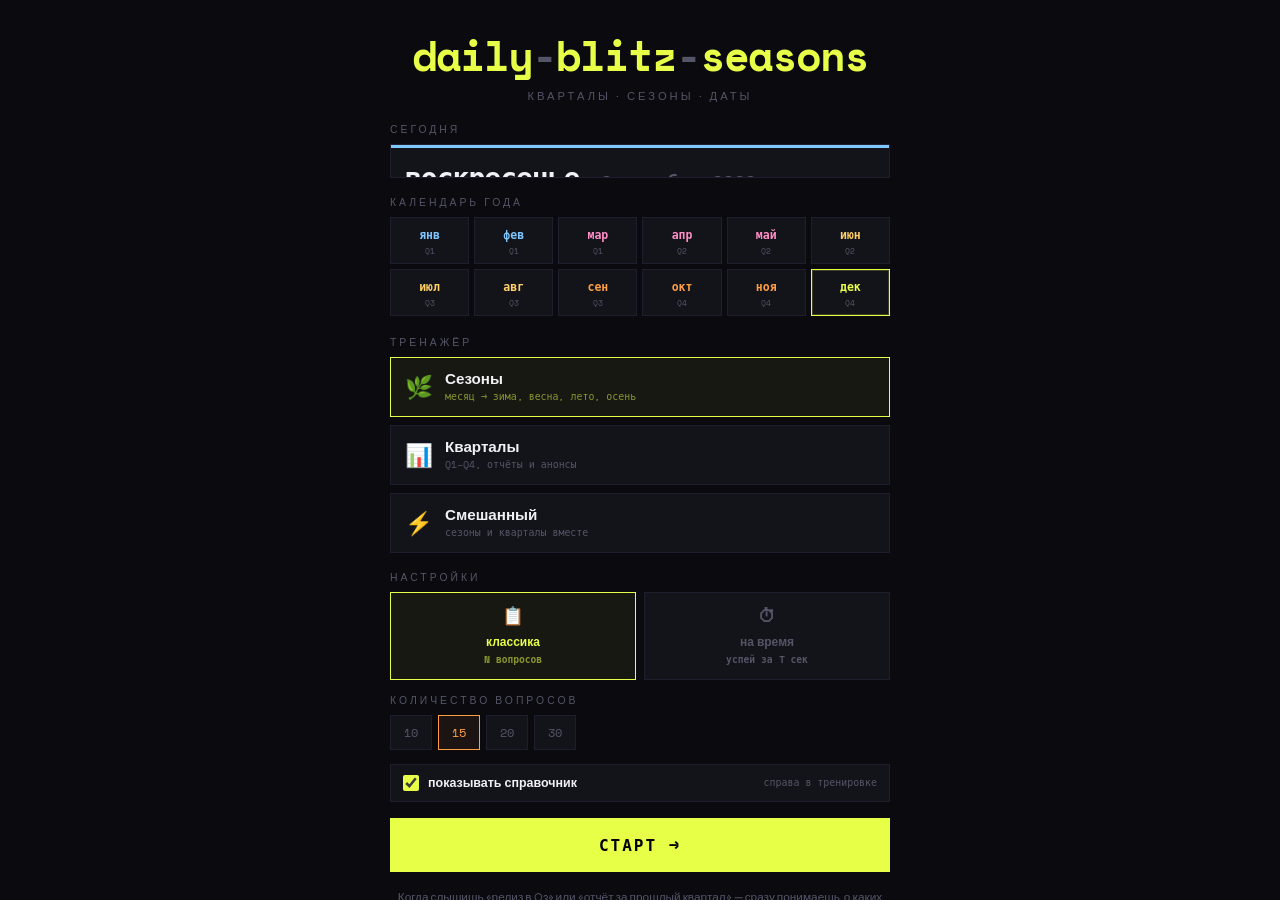
==== commit 9a862705: "Fix today-block layout: group weekday and full date in header" ====
--- a/index.html
+++ b/index.html
@@ -24,8 +24,10 @@
 
   <div class="section-label">сегодня</div>
   <div class="today-block" id="today-block">
-    <div class="today-weekday" id="today-weekday"></div>
-    <div class="today-full-date" id="today-full-date"></div>
+    <div class="today-date-head">
+      <div class="today-weekday" id="today-weekday"></div>
+      <div class="today-full-date" id="today-full-date"></div>
+    </div>
     <div class="season-card" id="season-card">
       <div class="season-icon" id="season-icon"></div>
       <div class="season-info">
@@ -34,8 +36,10 @@
       </div>
     </div>
     <div class="today-meta-row">
-      <div class="quarter-badge" id="quarter-badge"></div>
-      <div class="quarter-detail" id="quarter-detail"></div>
+      <div class="quarter-group" id="quarter-group">
+        <div class="quarter-badge" id="quarter-badge"></div>
+        <div class="quarter-detail" id="quarter-detail"></div>
+      </div>
       <div class="daily-streak-badge" id="daily-streak-badge"></div>
     </div>
     <div class="today-stats" id="today-stats"></div>
--- a/css/styles.css
+++ b/css/styles.css
@@ -50,11 +50,21 @@
 .today-block::before {
   content: ''; position: absolute; top: 0; left: 0; right: 0; height: 3px; background: var(--season-accent);
 }
+.today-date-head {
+  margin-bottom: 14px; padding-bottom: 12px;
+  border-bottom: 1px solid var(--border);
+  display: flex; flex-wrap: wrap; align-items: baseline; gap: 0 6px;
+}
 .today-weekday {
-  font-family: var(--mono); font-size: clamp(1.1rem, 4vw, 1.45rem); font-weight: 700;
-  letter-spacing: -1px; line-height: 1.2; margin-bottom: 2px;
-}
-.today-full-date { font-size: 0.78rem; color: var(--muted); margin-bottom: 14px; }
+  font-family: var(--mono); font-size: clamp(1.25rem, 5vw, 1.75rem); font-weight: 700;
+  letter-spacing: -1px; line-height: 1.2; color: var(--text);
+  text-transform: lowercase; flex-shrink: 0;
+}
+.today-weekday::after { content: ','; }
+.today-full-date {
+  font-family: var(--mono); font-size: clamp(0.95rem, 3.5vw, 1.15rem); font-weight: 700;
+  color: var(--muted); line-height: 1.2; min-width: 0;
+}
 
 .season-card {
   display: flex; align-items: center; gap: 12px;
@@ -65,14 +75,27 @@
 .season-name { font-family: var(--mono); font-size: 0.95rem; font-weight: 700; color: var(--season-accent); }
 .season-months { font-size: 0.62rem; color: var(--muted); letter-spacing: 1px; margin-top: 2px; }
 
-.today-meta-row { display: flex; gap: 8px; flex-wrap: wrap; margin-bottom: 10px; align-items: center; }
-.quarter-badge, .quarter-detail, .daily-streak-badge {
-  font-family: var(--mono); font-size: 0.68rem; padding: 5px 10px;
-  border: 1px solid var(--border); background: rgba(255,255,255,0.015);
-}
-.quarter-badge { border-color: rgba(255,159,67,0.35); color: var(--accent4); }
-.quarter-detail { color: var(--muted); }
-.daily-streak-badge { color: var(--muted); }
+.today-meta-row {
+  display: flex; gap: 8px; flex-wrap: wrap; margin-bottom: 10px;
+  align-items: stretch; justify-content: space-between;
+}
+.quarter-group {
+  flex: 1 1 180px; min-width: 0;
+  display: flex; flex-direction: column; gap: 4px;
+  padding: 8px 10px; border: 1px solid rgba(255,159,67,0.35);
+  background: rgba(255,159,67,0.05);
+}
+.quarter-badge, .quarter-detail {
+  font-family: var(--mono); line-height: 1.3; min-width: 0;
+}
+.quarter-badge { font-size: 0.72rem; font-weight: 700; color: var(--accent4); }
+.quarter-detail { font-size: 0.64rem; color: var(--muted); }
+.daily-streak-badge {
+  flex: 0 1 auto; font-family: var(--mono); font-size: 0.68rem;
+  padding: 8px 10px; border: 1px solid var(--border);
+  background: rgba(255,255,255,0.015); color: var(--muted);
+  display: flex; align-items: center; white-space: nowrap;
+}
 .daily-streak-badge span { color: var(--accent); }
 
 .today-stats { font-family: var(--mono); font-size: 0.62rem; color: var(--muted); margin-bottom: 12px; line-height: 1.5; }
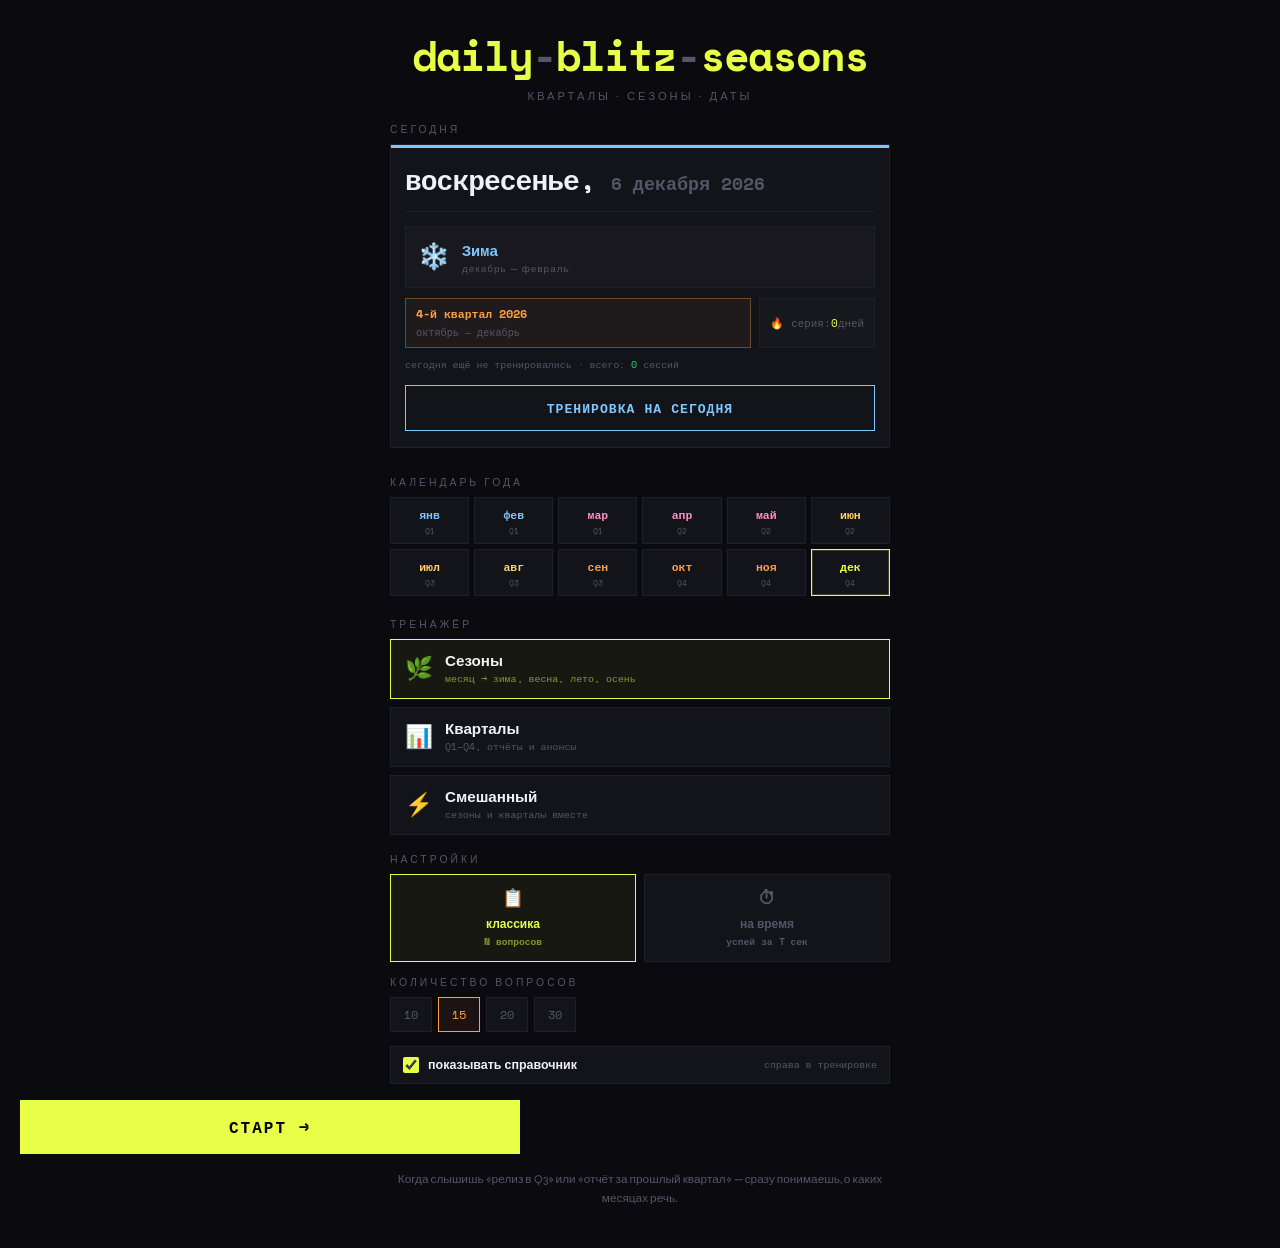
==== commit 7f8d3401: "Fix today section overlap with year calendar grid" ====
--- a/index.html
+++ b/index.html
@@ -22,32 +22,36 @@
   <h1 class="logo">daily<span>-</span>blitz<span>-</span>seasons</h1>
   <div class="tagline">кварталы · сезоны · даты</div>
 
-  <div class="section-label">сегодня</div>
-  <div class="today-block" id="today-block">
-    <div class="today-date-head">
-      <div class="today-weekday" id="today-weekday"></div>
-      <div class="today-full-date" id="today-full-date"></div>
+  <section class="menu-section menu-section-today">
+    <div class="section-label">сегодня</div>
+    <div class="today-block" id="today-block">
+      <div class="today-date-head">
+        <div class="today-weekday" id="today-weekday"></div>
+        <div class="today-full-date" id="today-full-date"></div>
+      </div>
+      <div class="season-card" id="season-card">
+        <div class="season-icon" id="season-icon"></div>
+        <div class="season-info">
+          <div class="season-name" id="season-name"></div>
+          <div class="season-months" id="season-months"></div>
+        </div>
+      </div>
+      <div class="today-meta-row">
+        <div class="quarter-group" id="quarter-group">
+          <div class="quarter-badge" id="quarter-badge"></div>
+          <div class="quarter-detail" id="quarter-detail"></div>
+        </div>
+        <div class="daily-streak-badge" id="daily-streak-badge"></div>
+      </div>
+      <div class="today-stats" id="today-stats"></div>
+      <button class="today-start-btn" id="today-start-btn" type="button">Тренировка на сегодня</button>
     </div>
-    <div class="season-card" id="season-card">
-      <div class="season-icon" id="season-icon"></div>
-      <div class="season-info">
-        <div class="season-name" id="season-name"></div>
-        <div class="season-months" id="season-months"></div>
-      </div>
-    </div>
-    <div class="today-meta-row">
-      <div class="quarter-group" id="quarter-group">
-        <div class="quarter-badge" id="quarter-badge"></div>
-        <div class="quarter-detail" id="quarter-detail"></div>
-      </div>
-      <div class="daily-streak-badge" id="daily-streak-badge"></div>
-    </div>
-    <div class="today-stats" id="today-stats"></div>
-    <button class="today-start-btn" id="today-start-btn" type="button">Тренировка на сегодня</button>
-  </div>
+  </section>
 
-  <div class="section-label">календарь года</div>
-  <div class="year-calendar" id="year-calendar" aria-label="Календарь года по сезонам и кварталам"></div>
+  <section class="menu-section menu-section-calendar">
+    <div class="section-label">календарь года</div>
+    <div class="year-calendar" id="year-calendar" aria-label="Календарь года по сезонам и кварталам"></div>
+  </section>
 
   <div class="section-label">тренажёр</div>
   <div class="trainer-grid">
--- a/css/styles.css
+++ b/css/styles.css
@@ -21,13 +21,28 @@
   --autumn: #ff9f43;
 }
 
-html, body { height: 100%; background: var(--bg); color: var(--text); font-family: var(--sans); overflow: hidden; }
-
-.screen { display: none; width: 100%; min-height: 100vh; height: 100vh; overflow-y: auto; }
+html, body {
+  min-height: 100%; background: var(--bg); color: var(--text);
+  font-family: var(--sans); overflow-x: hidden; overflow-y: auto;
+}
+
+.screen { display: none; width: 100%; min-height: 100vh; height: auto; overflow: visible; }
 .screen.active { display: flex; flex-direction: column; align-items: center; justify-content: flex-start; }
 
 /* ── MENU ── */
-#screen-menu { padding: 24px 20px 40px; gap: 0; }
+#screen-menu {
+  padding: 24px 20px 40px; overflow: visible;
+  display: block;
+}
+#screen-menu > * {
+  width: 100%; max-width: 500px; margin-left: auto; margin-right: auto;
+}
+
+.menu-section {
+  position: relative; margin-bottom: 24px; clear: both;
+}
+.menu-section-today { z-index: 2; margin-bottom: 28px; }
+.menu-section-calendar { z-index: 1; margin-bottom: 22px; }
 
 .logo {
   font-family: var(--mono); font-size: clamp(1.5rem, 4.5vw, 2.6rem); font-weight: 700;
@@ -43,9 +58,9 @@
 
 /* ── TODAY ── */
 .today-block {
-  width: 100%; max-width: 500px; margin-bottom: 18px;
-  background: var(--surface); border: 1px solid var(--border);
-  padding: 16px 14px; position: relative; overflow: hidden;
+  width: 100%; background: var(--surface); border: 1px solid var(--border);
+  padding: 16px 14px; position: relative; overflow: visible;
+  flex-shrink: 0; isolation: isolate;
 }
 .today-block::before {
   content: ''; position: absolute; top: 0; left: 0; right: 0; height: 3px; background: var(--season-accent);
@@ -53,17 +68,18 @@
 .today-date-head {
   margin-bottom: 14px; padding-bottom: 12px;
   border-bottom: 1px solid var(--border);
-  display: flex; flex-wrap: wrap; align-items: baseline; gap: 0 6px;
+  line-height: 1.35;
 }
 .today-weekday {
-  font-family: var(--mono); font-size: clamp(1.25rem, 5vw, 1.75rem); font-weight: 700;
-  letter-spacing: -1px; line-height: 1.2; color: var(--text);
-  text-transform: lowercase; flex-shrink: 0;
-}
-.today-weekday::after { content: ','; }
+  display: inline; font-family: var(--mono);
+  font-size: clamp(1.25rem, 5vw, 1.75rem); font-weight: 700;
+  letter-spacing: -1px; color: var(--text); text-transform: lowercase;
+}
+.today-weekday::after { content: ', '; }
 .today-full-date {
-  font-family: var(--mono); font-size: clamp(0.95rem, 3.5vw, 1.15rem); font-weight: 700;
-  color: var(--muted); line-height: 1.2; min-width: 0;
+  display: inline; font-family: var(--mono);
+  font-size: clamp(0.95rem, 3.5vw, 1.15rem); font-weight: 700;
+  color: var(--muted);
 }
 
 .season-card {
@@ -113,8 +129,9 @@
 
 /* ── YEAR CALENDAR ── */
 .year-calendar {
-  width: 100%; max-width: 500px; display: grid;
-  grid-template-columns: repeat(6, 1fr); gap: 5px; margin-bottom: 20px;
+  width: 100%; display: grid;
+  grid-template-columns: repeat(6, 1fr); gap: 5px;
+  position: relative; flex-shrink: 0;
 }
 .month-cell {
   background: var(--surface); border: 1px solid var(--border);
@@ -350,8 +367,6 @@
 
 /* ── RESPONSIVE ── */
 @media (max-width: 760px) {
-  html, body { overflow: auto; }
-  .screen { min-height: 100vh; height: auto; }
   .toggle-row { align-items: flex-start; flex-direction: column; gap: 6px; }
   .game-shell { min-height: auto; grid-template-columns: 1fr; gap: 12px; }
   .reference-panel { max-height: none; order: 2; }
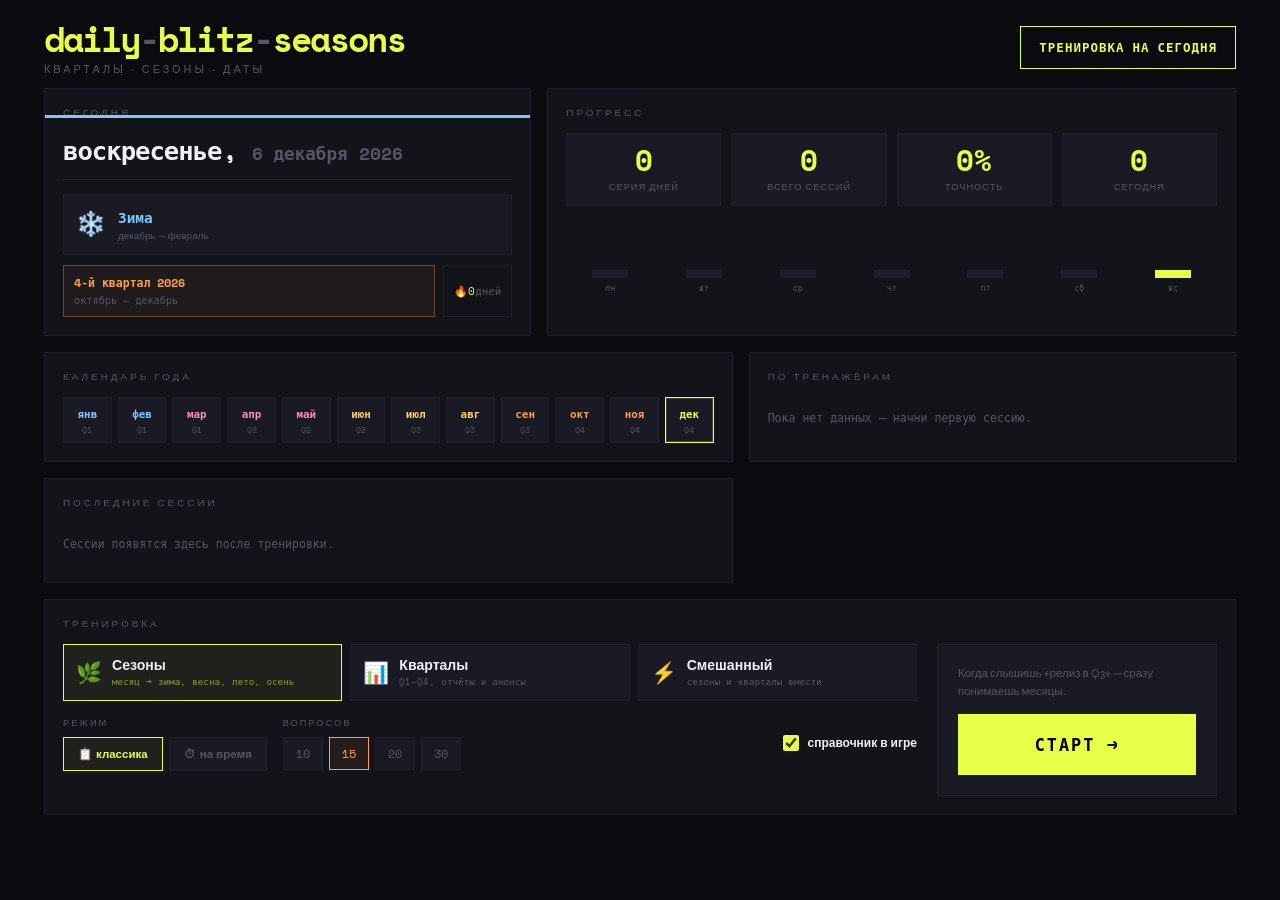
==== commit 0fb9796a: "Add SQLite stats, wide dashboard UI with progress panels" ====
--- a/index.html
+++ b/index.html
@@ -3,7 +3,7 @@
 <head>
 <meta charset="UTF-8">
 <meta name="viewport" content="width=device-width, initial-scale=1.0">
-<meta name="description" content="daily-blitz-seasons — тренажёр кварталов и сезонов. Быстро понимай, в каком квартале анонс, отчёт или релиз, и какой месяц к какому сезону относится.">
+<meta name="description" content="daily-blitz-seasons — тренажёр кварталов и сезонов с дашбордом прогресса.">
 <title>daily-blitz-seasons — кварталы и сезоны</title>
 <link rel="icon" href="data:image/svg+xml,<svg xmlns='http://www.w3.org/2000/svg' viewBox='0 0 100 100'><text y='.9em' font-size='90'>📅</text></svg>">
 <link rel="stylesheet" href="css/styles.css">
@@ -17,104 +17,152 @@
   <div class="timesup-stats" id="timesup-stats"></div>
 </div>
 
-<!-- ════════ MENU ════════ -->
+<!-- ════════ DASHBOARD ════════ -->
 <div class="screen active" id="screen-menu">
-  <h1 class="logo">daily<span>-</span>blitz<span>-</span>seasons</h1>
-  <div class="tagline">кварталы · сезоны · даты</div>
-
-  <section class="menu-section menu-section-today">
-    <div class="section-label">сегодня</div>
-    <div class="today-block" id="today-block">
-      <div class="today-date-head">
-        <div class="today-weekday" id="today-weekday"></div>
-        <div class="today-full-date" id="today-full-date"></div>
-      </div>
-      <div class="season-card" id="season-card">
-        <div class="season-icon" id="season-icon"></div>
-        <div class="season-info">
-          <div class="season-name" id="season-name"></div>
-          <div class="season-months" id="season-months"></div>
-        </div>
-      </div>
-      <div class="today-meta-row">
-        <div class="quarter-group" id="quarter-group">
-          <div class="quarter-badge" id="quarter-badge"></div>
-          <div class="quarter-detail" id="quarter-detail"></div>
-        </div>
-        <div class="daily-streak-badge" id="daily-streak-badge"></div>
-      </div>
-      <div class="today-stats" id="today-stats"></div>
-      <button class="today-start-btn" id="today-start-btn" type="button">Тренировка на сегодня</button>
+  <header class="app-header">
+    <div class="brand">
+      <h1 class="logo">daily<span>-</span>blitz<span>-</span>seasons</h1>
+      <p class="tagline">кварталы · сезоны · даты</p>
     </div>
-  </section>
-
-  <section class="menu-section menu-section-calendar">
-    <div class="section-label">календарь года</div>
-    <div class="year-calendar" id="year-calendar" aria-label="Календарь года по сезонам и кварталам"></div>
-  </section>
-
-  <div class="section-label">тренажёр</div>
-  <div class="trainer-grid">
-    <button class="trainer-btn selected" data-trainer="seasons" type="button">
-      <span class="trainer-icon">🌿</span>
-      <span class="trainer-name">Сезоны</span>
-      <span class="trainer-sub">месяц → зима, весна, лето, осень</span>
-    </button>
-    <button class="trainer-btn" data-trainer="quarters" type="button">
-      <span class="trainer-icon">📊</span>
-      <span class="trainer-name">Кварталы</span>
-      <span class="trainer-sub">Q1–Q4, отчёты и анонсы</span>
-    </button>
-    <button class="trainer-btn" data-trainer="mixed" type="button">
-      <span class="trainer-icon">⚡</span>
-      <span class="trainer-name">Смешанный</span>
-      <span class="trainer-sub">сезоны и кварталы вместе</span>
-    </button>
-  </div>
-
-  <div class="section-label">настройки</div>
-  <div class="game-mode-grid">
-    <button class="gm-btn selected" data-gm="classic" type="button">
-      <span class="gm-icon">📋</span>классика<span class="gm-sub">N вопросов</span>
-    </button>
-    <button class="gm-btn" data-gm="timed" type="button">
-      <span class="gm-icon">⏱</span>на время<span class="gm-sub">успей за T сек</span>
-    </button>
-  </div>
-
-  <div class="mode-options" id="opts-classic">
-    <div class="section-label">количество вопросов</div>
-    <div class="sub-grid">
-      <button class="sub-btn" data-val="10" type="button">10</button>
-      <button class="sub-btn selected" data-val="15" type="button">15</button>
-      <button class="sub-btn" data-val="20" type="button">20</button>
-      <button class="sub-btn" data-val="30" type="button">30</button>
+    <button class="header-cta" id="today-start-btn" type="button">Тренировка на сегодня</button>
+  </header>
+
+  <main class="dashboard">
+    <div class="dashboard-grid">
+
+      <section class="dash-card dash-today" aria-labelledby="label-today">
+        <div class="card-label" id="label-today">сегодня</div>
+        <div class="today-block" id="today-block">
+          <div class="today-date-head">
+            <div class="today-weekday" id="today-weekday"></div>
+            <div class="today-full-date" id="today-full-date"></div>
+          </div>
+          <div class="season-card" id="season-card">
+            <div class="season-icon" id="season-icon"></div>
+            <div class="season-info">
+              <div class="season-name" id="season-name"></div>
+              <div class="season-months" id="season-months"></div>
+            </div>
+          </div>
+          <div class="today-meta-row">
+            <div class="quarter-group" id="quarter-group">
+              <div class="quarter-badge" id="quarter-badge"></div>
+              <div class="quarter-detail" id="quarter-detail"></div>
+            </div>
+            <div class="daily-streak-badge" id="daily-streak-badge"></div>
+          </div>
+        </div>
+      </section>
+
+      <section class="dash-card dash-kpis" aria-labelledby="label-progress">
+        <div class="card-label" id="label-progress">прогресс</div>
+        <div class="kpi-grid">
+          <div class="kpi">
+            <div class="kpi-value" id="kpi-streak">0</div>
+            <div class="kpi-label">серия дней</div>
+          </div>
+          <div class="kpi">
+            <div class="kpi-value" id="kpi-sessions">0</div>
+            <div class="kpi-label">всего сессий</div>
+          </div>
+          <div class="kpi">
+            <div class="kpi-value" id="kpi-accuracy">0%</div>
+            <div class="kpi-label">точность</div>
+          </div>
+          <div class="kpi">
+            <div class="kpi-value" id="kpi-today">0</div>
+            <div class="kpi-label">сегодня</div>
+          </div>
+        </div>
+        <div class="weekly-activity" id="weekly-activity" aria-label="Активность за 7 дней"></div>
+      </section>
+
+      <section class="dash-card dash-calendar" aria-labelledby="label-calendar">
+        <div class="card-label" id="label-calendar">календарь года</div>
+        <div class="year-calendar" id="year-calendar" aria-label="Календарь года по сезонам и кварталам"></div>
+      </section>
+
+      <section class="dash-card dash-breakdown" aria-labelledby="label-breakdown">
+        <div class="card-label" id="label-breakdown">по тренажёрам</div>
+        <div class="trainer-breakdown" id="trainer-breakdown"></div>
+      </section>
+
+      <section class="dash-card dash-recent" aria-labelledby="label-recent">
+        <div class="card-label" id="label-recent">последние сессии</div>
+        <div class="recent-sessions" id="recent-sessions"></div>
+      </section>
+
+      <section class="dash-card dash-training" aria-labelledby="label-training">
+        <div class="card-label" id="label-training">тренировка</div>
+        <div class="training-layout">
+          <div class="training-main">
+            <div class="trainer-grid">
+              <button class="trainer-btn selected" data-trainer="seasons" type="button">
+                <span class="trainer-icon">🌿</span>
+                <span class="trainer-name">Сезоны</span>
+                <span class="trainer-sub">месяц → зима, весна, лето, осень</span>
+              </button>
+              <button class="trainer-btn" data-trainer="quarters" type="button">
+                <span class="trainer-icon">📊</span>
+                <span class="trainer-name">Кварталы</span>
+                <span class="trainer-sub">Q1–Q4, отчёты и анонсы</span>
+              </button>
+              <button class="trainer-btn" data-trainer="mixed" type="button">
+                <span class="trainer-icon">⚡</span>
+                <span class="trainer-name">Смешанный</span>
+                <span class="trainer-sub">сезоны и кварталы вместе</span>
+              </button>
+            </div>
+
+            <div class="settings-grid">
+              <div class="settings-block">
+                <div class="settings-label">режим</div>
+                <div class="game-mode-grid">
+                  <button class="gm-btn selected" data-gm="classic" type="button">
+                    <span class="gm-icon">📋</span>классика
+                  </button>
+                  <button class="gm-btn" data-gm="timed" type="button">
+                    <span class="gm-icon">⏱</span>на время
+                  </button>
+                </div>
+              </div>
+              <div class="settings-block">
+                <div class="settings-label" id="sub-label">вопросов</div>
+                <div class="mode-options" id="opts-classic">
+                  <div class="sub-grid">
+                    <button class="sub-btn" data-val="10" type="button">10</button>
+                    <button class="sub-btn selected" data-val="15" type="button">15</button>
+                    <button class="sub-btn" data-val="20" type="button">20</button>
+                    <button class="sub-btn" data-val="30" type="button">30</button>
+                  </div>
+                </div>
+                <div class="mode-options" id="opts-timed" style="display:none">
+                  <div class="sub-grid">
+                    <button class="sub-btn" data-val="45" type="button">45с</button>
+                    <button class="sub-btn selected" data-val="60" type="button">1м</button>
+                    <button class="sub-btn" data-val="90" type="button">90с</button>
+                    <button class="sub-btn" data-val="120" type="button">2м</button>
+                  </div>
+                </div>
+              </div>
+              <div class="settings-block settings-toggle">
+                <label class="toggle-row" for="guide-toggle">
+                  <input id="guide-toggle" type="checkbox" checked>
+                  справочник в игре
+                </label>
+              </div>
+            </div>
+          </div>
+
+          <div class="cta-panel">
+            <p class="cta-hint">Когда слышишь «релиз в Q3» — сразу понимаешь месяцы.</p>
+            <button class="start-btn" id="start-btn" type="button">СТАРТ →</button>
+          </div>
+        </div>
+      </section>
+
     </div>
-  </div>
-
-  <div class="mode-options" id="opts-timed" style="display:none">
-    <div class="section-label">время на сессию</div>
-    <div class="sub-grid">
-      <button class="sub-btn" data-val="45" type="button">45 сек</button>
-      <button class="sub-btn selected" data-val="60" type="button">1 мин</button>
-      <button class="sub-btn" data-val="90" type="button">90 сек</button>
-      <button class="sub-btn" data-val="120" type="button">2 мин</button>
-    </div>
-  </div>
-
-  <div class="toggle-stack">
-    <div class="toggle-row">
-      <label for="guide-toggle">
-        <input id="guide-toggle" type="checkbox" checked>
-        показывать справочник
-      </label>
-      <div class="toggle-hint">справа в тренировке</div>
-    </div>
-  </div>
-
-  <button class="start-btn" id="start-btn" type="button">СТАРТ →</button>
-
-  <p class="menu-hint">Когда слышишь «релиз в Q3» или «отчёт за прошлый квартал» — сразу понимаешь, о каких месяцах речь.</p>
+  </main>
 </div>
 
 <!-- ════════ GAME ════════ -->
@@ -165,19 +213,23 @@
 
 <!-- ════════ SCORE ════════ -->
 <div class="screen" id="screen-score">
-  <div class="score-title" id="score-mode-label">итого</div>
-  <div class="score-number" id="final-score">0</div>
-  <div class="score-sub" id="final-sub"></div>
-  <div class="score-time-display" id="final-time" style="display:none"></div>
-  <div class="score-date-display" id="final-date"></div>
-  <div class="score-sub" id="final-streak"></div>
-  <div class="score-sub" id="final-daily-streak"></div>
-  <div class="score-actions">
-    <button class="score-btn" id="menu-btn" type="button">меню</button>
-    <button class="score-btn primary" id="restart-btn" type="button">ещё раз</button>
+  <div class="score-panel">
+    <div class="score-title" id="score-mode-label">итого</div>
+    <div class="score-number" id="final-score">0</div>
+    <div class="score-sub" id="final-sub"></div>
+    <div class="score-time-display" id="final-time" style="display:none"></div>
+    <div class="score-date-display" id="final-date"></div>
+    <div class="score-sub" id="final-streak"></div>
+    <div class="score-sub" id="final-daily-streak"></div>
+    <div class="score-actions">
+      <button class="score-btn" id="menu-btn" type="button">дашборд</button>
+      <button class="score-btn primary" id="restart-btn" type="button">ещё раз</button>
+    </div>
   </div>
 </div>
 
+<script src="js/vendor/sql-wasm.js"></script>
+<script src="js/db.js"></script>
 <script src="js/app.js"></script>
 </body>
 </html>
--- a/css/styles.css
+++ b/css/styles.css
@@ -5,6 +5,7 @@
 :root {
   --bg: #0a0a0f;
   --surface: #13131a;
+  --surface2: #1a1a24;
   --border: #1e1e2e;
   --accent: #e8ff47;
   --accent2: #ff4757;
@@ -19,6 +20,7 @@
   --spring: #ff8ec7;
   --summer: #ffd166;
   --autumn: #ff9f43;
+  --dash-max: 1240px;
 }
 
 html, body {
@@ -26,339 +28,339 @@
   font-family: var(--sans); overflow-x: hidden; overflow-y: auto;
 }
 
-.screen { display: none; width: 100%; min-height: 100vh; height: auto; overflow: visible; }
-.screen.active { display: flex; flex-direction: column; align-items: center; justify-content: flex-start; }
-
-/* ── MENU ── */
-#screen-menu {
-  padding: 24px 20px 40px; overflow: visible;
-  display: block;
-}
-#screen-menu > * {
-  width: 100%; max-width: 500px; margin-left: auto; margin-right: auto;
-}
-
-.menu-section {
-  position: relative; margin-bottom: 24px; clear: both;
-}
-.menu-section-today { z-index: 2; margin-bottom: 28px; }
-.menu-section-calendar { z-index: 1; margin-bottom: 22px; }
-
+.screen { display: none; width: 100%; min-height: 100vh; }
+.screen.active { display: block; width: 100%; }
+
+/* ── HEADER ── */
+.app-header {
+  width: 100%; max-width: var(--dash-max); margin: 0 auto;
+  padding: 20px 24px 12px;
+  display: flex; align-items: center; justify-content: space-between;
+  gap: 16px; flex-wrap: wrap;
+}
+.brand { min-width: 0; }
 .logo {
-  font-family: var(--mono); font-size: clamp(1.5rem, 4.5vw, 2.6rem); font-weight: 700;
-  letter-spacing: -2px; color: var(--accent); margin-bottom: 4px; text-align: center;
+  font-family: var(--mono); font-size: clamp(1.4rem, 3vw, 2.2rem); font-weight: 700;
+  letter-spacing: -2px; color: var(--accent); line-height: 1.1;
 }
 .logo span { color: var(--muted); }
-.tagline { font-size: 0.7rem; color: var(--muted); letter-spacing: 3px; text-transform: uppercase; margin-bottom: 20px; text-align: center; }
-
-.section-label {
-  font-size: 0.65rem; letter-spacing: 3px; text-transform: uppercase; color: var(--muted);
-  width: 100%; max-width: 500px; margin-bottom: 8px;
-}
+.tagline {
+  font-size: 0.68rem; color: var(--muted); letter-spacing: 3px;
+  text-transform: uppercase; margin-top: 4px;
+}
+.header-cta {
+  flex-shrink: 0; background: transparent; color: var(--accent);
+  border: 1px solid var(--accent); font-family: var(--mono);
+  font-size: 0.78rem; font-weight: 700; padding: 11px 18px; cursor: pointer;
+  letter-spacing: 1px; text-transform: uppercase; transition: all 0.15s;
+}
+.header-cta:hover { background: rgba(232,255,71,0.1); }
+.header-cta.done-today { border-color: var(--accent3); color: var(--accent3); }
+
+/* ── DASHBOARD ── */
+.dashboard {
+  width: 100%; max-width: var(--dash-max); margin: 0 auto;
+  padding: 0 24px 48px;
+}
+.dashboard-grid {
+  display: grid;
+  grid-template-columns: repeat(12, 1fr);
+  gap: 16px;
+}
+.dash-card {
+  background: var(--surface); border: 1px solid var(--border);
+  padding: 18px; position: relative; min-width: 0;
+}
+.card-label {
+  font-size: 0.62rem; letter-spacing: 3px; text-transform: uppercase;
+  color: var(--muted); margin-bottom: 14px;
+}
+
+.dash-today { grid-column: span 5; }
+.dash-kpis { grid-column: span 7; }
+.dash-calendar { grid-column: span 7; }
+.dash-breakdown { grid-column: span 5; }
+.dash-recent { grid-column: span 7; }
+.dash-training { grid-column: span 12; }
 
 /* ── TODAY ── */
-.today-block {
-  width: 100%; background: var(--surface); border: 1px solid var(--border);
-  padding: 16px 14px; position: relative; overflow: visible;
-  flex-shrink: 0; isolation: isolate;
-}
+.today-block { position: relative; overflow: visible; }
 .today-block::before {
-  content: ''; position: absolute; top: 0; left: 0; right: 0; height: 3px; background: var(--season-accent);
+  content: ''; position: absolute; top: -18px; left: -18px; right: -18px; height: 3px;
+  background: var(--season-accent);
 }
 .today-date-head {
-  margin-bottom: 14px; padding-bottom: 12px;
-  border-bottom: 1px solid var(--border);
-  line-height: 1.35;
+  margin-bottom: 14px; padding-bottom: 12px; border-bottom: 1px solid var(--border); line-height: 1.35;
 }
 .today-weekday {
   display: inline; font-family: var(--mono);
-  font-size: clamp(1.25rem, 5vw, 1.75rem); font-weight: 700;
+  font-size: clamp(1.2rem, 2.5vw, 1.6rem); font-weight: 700;
   letter-spacing: -1px; color: var(--text); text-transform: lowercase;
 }
 .today-weekday::after { content: ', '; }
 .today-full-date {
   display: inline; font-family: var(--mono);
-  font-size: clamp(0.95rem, 3.5vw, 1.15rem); font-weight: 700;
-  color: var(--muted);
-}
-
+  font-size: clamp(0.9rem, 2vw, 1.1rem); font-weight: 700; color: var(--muted);
+}
 .season-card {
   display: flex; align-items: center; gap: 12px;
-  padding: 12px; background: rgba(255,255,255,0.02);
-  border: 1px solid var(--border); margin-bottom: 10px;
-}
-.season-icon { font-size: 1.6rem; line-height: 1; flex-shrink: 0; }
-.season-name { font-family: var(--mono); font-size: 0.95rem; font-weight: 700; color: var(--season-accent); }
-.season-months { font-size: 0.62rem; color: var(--muted); letter-spacing: 1px; margin-top: 2px; }
-
-.today-meta-row {
-  display: flex; gap: 8px; flex-wrap: wrap; margin-bottom: 10px;
-  align-items: stretch; justify-content: space-between;
-}
+  padding: 12px; background: var(--surface2); border: 1px solid var(--border); margin-bottom: 10px;
+}
+.season-icon { font-size: 1.5rem; flex-shrink: 0; }
+.season-name { font-family: var(--mono); font-size: 0.9rem; font-weight: 700; color: var(--season-accent); }
+.season-months { font-size: 0.62rem; color: var(--muted); margin-top: 2px; }
+.today-meta-row { display: flex; gap: 8px; flex-wrap: wrap; align-items: stretch; }
 .quarter-group {
-  flex: 1 1 180px; min-width: 0;
-  display: flex; flex-direction: column; gap: 4px;
-  padding: 8px 10px; border: 1px solid rgba(255,159,67,0.35);
-  background: rgba(255,159,67,0.05);
-}
-.quarter-badge, .quarter-detail {
-  font-family: var(--mono); line-height: 1.3; min-width: 0;
-}
-.quarter-badge { font-size: 0.72rem; font-weight: 700; color: var(--accent4); }
-.quarter-detail { font-size: 0.64rem; color: var(--muted); }
+  flex: 1 1 140px; padding: 8px 10px;
+  border: 1px solid rgba(255,159,67,0.35); background: rgba(255,159,67,0.05);
+}
+.quarter-badge { font-family: var(--mono); font-size: 0.72rem; font-weight: 700; color: var(--accent4); }
+.quarter-detail { font-family: var(--mono); font-size: 0.64rem; color: var(--muted); margin-top: 2px; }
 .daily-streak-badge {
-  flex: 0 1 auto; font-family: var(--mono); font-size: 0.68rem;
-  padding: 8px 10px; border: 1px solid var(--border);
-  background: rgba(255,255,255,0.015); color: var(--muted);
+  font-family: var(--mono); font-size: 0.68rem; padding: 8px 10px;
+  border: 1px solid var(--border); color: var(--muted);
   display: flex; align-items: center; white-space: nowrap;
 }
 .daily-streak-badge span { color: var(--accent); }
 
-.today-stats { font-family: var(--mono); font-size: 0.62rem; color: var(--muted); margin-bottom: 12px; line-height: 1.5; }
-.today-stats span { color: var(--accent3); }
-
-.today-start-btn {
-  width: 100%; background: transparent; color: var(--season-accent);
-  border: 1px solid var(--season-accent); font-family: var(--mono);
-  font-size: 0.82rem; font-weight: 700; padding: 12px 16px; cursor: pointer;
-  letter-spacing: 1px; transition: all 0.15s; text-transform: uppercase;
-}
-.today-start-btn:hover { background: rgba(232,255,71,0.08); color: var(--accent); border-color: var(--accent); }
-.today-start-btn:active { transform: scale(0.98); }
-.today-start-btn.done-today { border-color: var(--accent3); color: var(--accent3); }
-
-/* ── YEAR CALENDAR ── */
+/* ── KPIs ── */
+.kpi-grid {
+  display: grid; grid-template-columns: repeat(4, 1fr); gap: 10px; margin-bottom: 16px;
+}
+.kpi {
+  background: var(--surface2); border: 1px solid var(--border);
+  padding: 12px 10px; text-align: center;
+}
+.kpi-value {
+  font-family: var(--mono); font-size: clamp(1.3rem, 2.5vw, 1.8rem);
+  font-weight: 700; color: var(--accent); line-height: 1;
+}
+.kpi-label { font-size: 0.58rem; color: var(--muted); margin-top: 6px; letter-spacing: 1px; text-transform: uppercase; }
+
+.weekly-activity { display: flex; gap: 6px; align-items: flex-end; height: 72px; }
+.week-bar-wrap { flex: 1; display: flex; flex-direction: column; align-items: center; gap: 4px; min-width: 0; }
+.week-bar {
+  width: 100%; max-width: 36px; background: var(--border);
+  border: 1px solid var(--border); transition: height 0.2s;
+}
+.week-bar.has-data { background: rgba(232,255,71,0.25); border-color: rgba(232,255,71,0.4); }
+.week-bar.is-today { background: var(--accent); border-color: var(--accent); }
+.week-bar-label { font-family: var(--mono); font-size: 0.52rem; color: var(--muted); }
+.week-bar-count { font-family: var(--mono); font-size: 0.52rem; color: var(--muted); }
+
+/* ── CALENDAR ── */
 .year-calendar {
-  width: 100%; display: grid;
-  grid-template-columns: repeat(6, 1fr); gap: 5px;
-  position: relative; flex-shrink: 0;
+  display: grid; grid-template-columns: repeat(12, 1fr); gap: 6px;
 }
 .month-cell {
-  background: var(--surface); border: 1px solid var(--border);
-  padding: 8px 4px 6px; text-align: center; transition: border-color 0.15s;
+  background: var(--surface2); border: 1px solid var(--border);
+  padding: 8px 4px 6px; text-align: center;
 }
 .month-cell.is-today { border-color: var(--accent); box-shadow: inset 0 0 0 1px rgba(232,255,71,0.2); }
-.month-short { display: block; font-family: var(--mono); font-size: 0.72rem; font-weight: 700; }
-.month-q { display: block; font-family: var(--mono); font-size: 0.52rem; color: var(--muted); margin-top: 2px; }
+.month-short { display: block; font-family: var(--mono); font-size: 0.68rem; font-weight: 700; }
+.month-q { display: block; font-family: var(--mono); font-size: 0.5rem; color: var(--muted); margin-top: 2px; }
 .month-cell.season-winter .month-short { color: var(--winter); }
 .month-cell.season-spring .month-short { color: var(--spring); }
 .month-cell.season-summer .month-short { color: var(--summer); }
 .month-cell.season-autumn .month-short { color: var(--autumn); }
 .month-cell.is-today .month-short { color: var(--accent); }
 
-/* ── TRAINER SELECT ── */
-.trainer-grid {
-  width: 100%; max-width: 500px; display: grid; gap: 8px; margin-bottom: 18px;
-}
+/* ── BREAKDOWN & RECENT ── */
+.trainer-breakdown { display: grid; gap: 8px; }
+.breakdown-row {
+  display: flex; align-items: center; justify-content: space-between; gap: 10px;
+  padding: 10px 12px; background: var(--surface2); border: 1px solid var(--border);
+}
+.breakdown-name { font-family: var(--mono); font-size: 0.78rem; font-weight: 700; }
+.breakdown-meta { font-family: var(--mono); font-size: 0.65rem; color: var(--muted); }
+.breakdown-bar-wrap { flex: 1; height: 4px; background: var(--border); max-width: 120px; }
+.breakdown-bar-fill { height: 100%; background: var(--accent3); }
+
+.recent-sessions { display: grid; gap: 6px; }
+.recent-row {
+  display: grid; grid-template-columns: 1fr auto auto; gap: 12px; align-items: center;
+  padding: 9px 12px; background: var(--surface2); border: 1px solid var(--border);
+  font-family: var(--mono); font-size: 0.68rem;
+}
+.recent-date { color: var(--muted); }
+.recent-trainer { color: var(--accent); text-transform: uppercase; letter-spacing: 1px; }
+.recent-score { color: var(--accent3); }
+.recent-empty { font-family: var(--mono); font-size: 0.72rem; color: var(--muted); padding: 12px 0; }
+
+/* ── TRAINING PANEL ── */
+.training-layout {
+  display: grid; grid-template-columns: 1fr 280px; gap: 20px; align-items: stretch;
+}
+.trainer-grid { display: grid; grid-template-columns: repeat(3, 1fr); gap: 8px; margin-bottom: 16px; }
 .trainer-btn {
-  background: var(--surface); border: 1px solid var(--border); color: var(--text);
-  padding: 12px 14px; cursor: pointer; transition: all 0.15s; text-align: left;
+  background: var(--surface2); border: 1px solid var(--border); color: var(--text);
+  padding: 12px; cursor: pointer; transition: all 0.15s; text-align: left;
   display: grid; grid-template-columns: auto 1fr; grid-template-rows: auto auto;
-  column-gap: 12px; row-gap: 2px; align-items: center;
+  column-gap: 10px; row-gap: 2px; align-items: center;
 }
 .trainer-btn:hover { border-color: var(--muted); }
 .trainer-btn.selected { border-color: var(--accent); background: rgba(232,255,71,0.06); }
-.trainer-icon { grid-row: 1 / 3; font-size: 1.4rem; }
-.trainer-name { font-weight: 700; font-size: 0.95rem; }
-.trainer-sub { font-family: var(--mono); font-size: 0.62rem; color: var(--muted); grid-column: 2; }
+.trainer-icon { grid-row: 1 / 3; font-size: 1.3rem; }
+.trainer-name { font-weight: 700; font-size: 0.88rem; }
+.trainer-sub { font-family: var(--mono); font-size: 0.58rem; color: var(--muted); grid-column: 2; }
 .trainer-btn.selected .trainer-sub { color: rgba(232,255,71,0.55); }
 
-/* ── SETTINGS ── */
-.game-mode-grid {
-  display: grid; grid-template-columns: 1fr 1fr; gap: 8px;
-  width: 100%; max-width: 500px; margin-bottom: 14px;
-}
+.settings-grid {
+  display: grid; grid-template-columns: auto 1fr auto; gap: 16px; align-items: start;
+}
+.settings-label { font-size: 0.58rem; letter-spacing: 2px; text-transform: uppercase; color: var(--muted); margin-bottom: 8px; }
+.game-mode-grid { display: flex; gap: 6px; }
 .gm-btn {
-  background: var(--surface); border: 1px solid var(--border); color: var(--muted);
-  font-family: var(--sans); font-size: 0.75rem; font-weight: 700; padding: 12px 6px;
-  cursor: pointer; transition: all 0.15s; text-align: center; line-height: 1.4;
-}
-.gm-btn:hover { color: var(--text); border-color: var(--muted); }
+  background: var(--surface2); border: 1px solid var(--border); color: var(--muted);
+  font-family: var(--sans); font-size: 0.72rem; font-weight: 700; padding: 9px 14px;
+  cursor: pointer; transition: all 0.15s;
+}
+.gm-btn:hover { color: var(--text); }
 .gm-btn.selected { border-color: var(--accent); color: var(--accent); background: rgba(232,255,71,0.06); }
-.gm-icon { font-size: 1.1rem; display: block; margin-bottom: 4px; }
-.gm-sub { display: block; font-size: 0.6rem; color: var(--muted); margin-top: 3px; font-family: var(--mono); }
-.gm-btn.selected .gm-sub { color: rgba(232,255,71,0.55); }
-
-.mode-options { width: 100%; max-width: 500px; margin-bottom: 14px; }
+.gm-icon { margin-right: 4px; }
 .sub-grid { display: flex; gap: 6px; flex-wrap: wrap; }
 .sub-btn {
-  background: var(--surface); border: 1px solid var(--border); color: var(--muted);
-  font-family: var(--mono); font-size: 0.78rem; padding: 7px 13px; cursor: pointer; transition: all 0.15s;
-}
-.sub-btn:hover { color: var(--text); border-color: var(--muted); }
+  background: var(--surface2); border: 1px solid var(--border); color: var(--muted);
+  font-family: var(--mono); font-size: 0.75rem; padding: 7px 12px; cursor: pointer; transition: all 0.15s;
+}
+.sub-btn:hover { color: var(--text); }
 .sub-btn.selected { border-color: var(--accent4); color: var(--accent4); background: rgba(255,159,67,0.07); }
-
-.toggle-stack { display: grid; gap: 8px; width: 100%; max-width: 500px; margin-bottom: 16px; }
 .toggle-row {
-  display: flex; align-items: center; justify-content: space-between; gap: 12px;
-  padding: 10px 12px; background: var(--surface); border: 1px solid var(--border);
-}
-.toggle-row label { display: flex; align-items: center; gap: 9px; cursor: pointer; font-size: 0.78rem; font-weight: 700; }
+  display: flex; align-items: center; gap: 8px; cursor: pointer;
+  font-size: 0.75rem; font-weight: 700; padding-top: 18px;
+}
 .toggle-row input { width: 16px; height: 16px; accent-color: var(--accent); }
-.toggle-hint { font-family: var(--mono); font-size: 0.62rem; color: var(--muted); }
-
+
+.cta-panel {
+  display: flex; flex-direction: column; justify-content: center; gap: 14px;
+  padding: 20px; background: var(--surface2); border: 1px solid var(--border);
+  min-height: 100%;
+}
+.cta-hint { font-size: 0.72rem; color: var(--muted); line-height: 1.5; }
 .start-btn {
-  background: var(--accent); color: #000; border: none; font-family: var(--mono);
-  font-size: 1rem; font-weight: 700; padding: 15px 60px; cursor: pointer;
-  letter-spacing: 2px; transition: all 0.15s; width: 100%; max-width: 500px;
+  width: 100%; background: var(--accent); color: #000; border: none;
+  font-family: var(--mono); font-size: 1.05rem; font-weight: 700;
+  padding: 18px 24px; cursor: pointer; letter-spacing: 2px;
+  transition: all 0.15s; text-transform: uppercase;
 }
 .start-btn:hover { background: #fff; }
 .start-btn:active { transform: scale(0.98); }
 
-.menu-hint {
-  width: 100%; max-width: 500px; margin-top: 16px; color: var(--muted);
-  font-size: 0.74rem; line-height: 1.6; text-align: center;
-}
-
 /* ── GAME ── */
-#screen-game { padding: 14px 20px 20px; gap: 0; }
-
+#screen-game { padding: 16px 24px 24px; }
 .game-shell {
-  width: 100%; max-width: 1040px; min-height: calc(100vh - 28px);
-  display: grid; grid-template-columns: minmax(0, 1fr) minmax(240px, 320px);
-  gap: 16px; align-items: start;
-}
-
+  width: 100%; max-width: var(--dash-max); margin: 0 auto;
+  display: grid; grid-template-columns: minmax(0, 1fr) minmax(240px, 300px); gap: 16px;
+}
 .game-header {
   display: flex; justify-content: space-between; align-items: center;
-  width: 100%; margin-bottom: 10px; gap: 10px; flex-wrap: wrap;
-}
-.trainer-label {
-  font-family: var(--mono); font-size: 0.72rem; color: var(--accent);
-  letter-spacing: 2px; text-transform: uppercase;
-}
+  margin-bottom: 10px; gap: 10px; flex-wrap: wrap;
+}
+.trainer-label { font-family: var(--mono); font-size: 0.72rem; color: var(--accent); letter-spacing: 2px; text-transform: uppercase; }
 .game-header-right { display: flex; gap: 10px; align-items: center; }
 .hud-stats { font-family: var(--mono); font-size: 0.68rem; color: var(--muted); }
 .hud-stats span { color: var(--accent); }
-
 .quit-btn {
   background: none; border: 1px solid var(--border); color: var(--muted);
-  font-family: var(--mono); font-size: 0.7rem; padding: 5px 12px; cursor: pointer; transition: all 0.15s;
+  font-family: var(--mono); font-size: 0.7rem; padding: 5px 12px; cursor: pointer;
 }
 .quit-btn:hover { border-color: var(--accent2); color: var(--accent2); }
 
-.timer-row { width: 100%; display: flex; align-items: center; gap: 12px; margin-bottom: 8px; }
-.timer-display {
-  font-family: var(--mono); font-size: 1.5rem; font-weight: 700; min-width: 54px;
-  color: var(--accent); transition: color 0.3s;
-}
+.timer-row { display: flex; align-items: center; gap: 12px; margin-bottom: 8px; }
+.timer-display { font-family: var(--mono); font-size: 1.5rem; font-weight: 700; min-width: 54px; color: var(--accent); }
 .timer-display.warn { color: var(--accent4); }
 .timer-display.critical { color: var(--accent2); animation: pulse-t 0.5s ease infinite alternate; }
 @keyframes pulse-t { from { opacity: 1; } to { opacity: 0.35; } }
-
 .timer-bar-wrap { flex: 1; height: 6px; background: var(--border); overflow: hidden; }
 .timer-bar-fill { height: 100%; background: var(--accent); transition: width 0.22s linear, background 0.3s; }
 .timer-bar-fill.warn { background: var(--accent4); }
 .timer-bar-fill.critical { background: var(--accent2); }
-.qcount-display { font-family: var(--mono); font-size: 0.72rem; color: var(--muted); min-width: 44px; text-align: right; }
-
+.qcount-display { font-family: var(--mono); font-size: 0.72rem; color: var(--muted); }
 .progress-bar { width: 100%; height: 3px; background: var(--border); margin-bottom: 10px; }
 .progress-fill { height: 100%; background: var(--accent); transition: width 0.3s ease; }
 
 .question-box {
-  width: 100%; background: var(--surface); border: 1px solid var(--border);
-  padding: 22px 18px; text-align: center; margin-bottom: 12px;
-  transition: border-color 0.2s;
+  background: var(--surface); border: 1px solid var(--border);
+  padding: 22px 18px; text-align: center; margin-bottom: 12px; transition: border-color 0.2s;
 }
 .question-box.correct { border-color: var(--accent3); }
 .question-box.wrong { border-color: var(--accent2); }
-
 .question-context {
   font-family: var(--mono); font-size: 0.78rem; color: var(--accent4);
-  margin-bottom: 10px; line-height: 1.45; padding: 8px 10px;
+  margin-bottom: 10px; padding: 8px 10px;
   border: 1px solid rgba(255,159,67,0.25); background: rgba(255,159,67,0.05);
 }
 .question-text {
-  font-family: var(--mono); font-size: clamp(1.2rem, 4.5vw, 2rem); font-weight: 700;
-  letter-spacing: -1px; line-height: 1.25;
-}
-.question-answer {
-  font-family: var(--mono); font-size: clamp(0.95rem, 3vw, 1.3rem);
-  color: var(--muted); margin-top: 10px; min-height: 1.5rem;
-}
+  font-family: var(--mono); font-size: clamp(1.2rem, 3vw, 2rem); font-weight: 700; letter-spacing: -1px;
+}
+.question-answer { font-family: var(--mono); font-size: 1rem; color: var(--muted); margin-top: 10px; min-height: 1.5rem; }
 .question-answer.show-wrong { color: var(--accent2); }
 .question-answer.show-correct { color: var(--accent3); }
 
-.choices-grid {
-  display: grid; grid-template-columns: 1fr 1fr; gap: 8px; width: 100%;
-}
+.choices-grid { display: grid; grid-template-columns: 1fr 1fr; gap: 8px; }
 .choices-grid.choices-wide { grid-template-columns: 1fr; }
-
 .choice-btn {
   background: var(--surface); border: 1px solid var(--border); color: var(--text);
-  font-family: var(--mono); font-size: clamp(0.82rem, 2.8vw, 1rem); font-weight: 700;
-  padding: 15px 12px; cursor: pointer; transition: all 0.12s; line-height: 1.3;
-  text-align: center; min-height: 52px;
+  font-family: var(--mono); font-size: clamp(0.82rem, 2vw, 1rem); font-weight: 700;
+  padding: 15px 12px; cursor: pointer; transition: all 0.12s; line-height: 1.3; min-height: 52px;
 }
 .choice-btn:hover:not(:disabled) { border-color: var(--accent); color: var(--accent); }
 .choice-btn:disabled { cursor: default; }
 .choice-btn.correct-choice { border-color: var(--accent3) !important; color: var(--accent3) !important; background: rgba(46,213,115,0.08); }
 .choice-btn.wrong-choice { border-color: var(--accent2) !important; color: var(--accent2) !important; background: rgba(255,71,87,0.08); }
 
-/* ── REFERENCE PANEL ── */
 .reference-panel {
-  width: 100%; max-height: calc(100vh - 28px); overflow: auto;
+  max-height: calc(100vh - 40px); overflow: auto;
   background: var(--surface); border: 1px solid var(--border); padding: 14px;
 }
 .reference-panel.hidden { display: none; }
-
 .ref-head { margin-bottom: 12px; }
 .ref-title { font-family: var(--mono); font-size: 0.9rem; color: var(--accent); font-weight: 700; }
 .ref-meta { font-family: var(--mono); font-size: 0.62rem; color: var(--muted); margin-top: 3px; }
-
 .ref-section { margin-bottom: 14px; }
-.ref-section-label {
-  font-size: 0.58rem; letter-spacing: 2px; text-transform: uppercase;
-  color: var(--muted); margin-bottom: 8px;
-}
-
+.ref-section-label { font-size: 0.58rem; letter-spacing: 2px; text-transform: uppercase; color: var(--muted); margin-bottom: 8px; }
 .ref-season-row, .ref-quarter-row {
-  border: 1px solid var(--border); padding: 8px 9px; margin-bottom: 6px;
-  background: rgba(255,255,255,0.015);
+  border: 1px solid var(--border); padding: 8px 9px; margin-bottom: 6px; background: rgba(255,255,255,0.015);
 }
 .ref-season-row.highlight-row, .ref-quarter-row.highlight-row {
-  border-color: var(--accent); background: rgba(232,255,71,0.08);
-  box-shadow: inset 3px 0 0 var(--accent);
+  border-color: var(--accent); background: rgba(232,255,71,0.08); box-shadow: inset 3px 0 0 var(--accent);
 }
 .ref-row-head { font-family: var(--mono); font-size: 0.72rem; font-weight: 700; margin-bottom: 6px; }
 .ref-months { display: flex; gap: 4px; flex-wrap: wrap; }
-.ref-month {
-  font-family: var(--mono); font-size: 0.62rem; padding: 3px 6px;
-  border: 1px solid var(--border); color: var(--muted);
-}
+.ref-month { font-family: var(--mono); font-size: 0.62rem; padding: 3px 6px; border: 1px solid var(--border); color: var(--muted); }
 .ref-month.group-highlight { border-color: rgba(232,255,71,0.35); color: var(--text); }
 .ref-month.highlight { border-color: var(--accent); color: var(--accent); background: rgba(232,255,71,0.12); }
 
-/* ── OVERLAYS & SCORE ── */
+/* ── SCORE & OVERLAYS ── */
 .timesup-overlay {
   display: none; position: fixed; inset: 0; background: rgba(10,10,15,0.93);
   z-index: 20; align-items: center; justify-content: center; flex-direction: column; gap: 14px;
 }
-.timesup-overlay.show { display: flex; animation: fadein 0.25s ease; }
-@keyframes fadein { from { opacity: 0; } to { opacity: 1; } }
+.timesup-overlay.show { display: flex; }
 .timesup-title { font-family: var(--mono); font-size: clamp(2rem, 8vw, 4rem); color: var(--accent2); font-weight: 700; }
 .timesup-stats { font-family: var(--mono); font-size: 0.9rem; color: var(--muted); }
-
 .flash { position: fixed; inset: 0; pointer-events: none; opacity: 0; transition: opacity 0.08s; z-index: 10; }
 .flash.correct-flash { background: rgba(46,213,115,0.15); }
 .flash.wrong-flash { background: rgba(255,71,87,0.15); }
 .flash.visible { opacity: 1; }
 
-#screen-score { padding: 40px 20px; gap: 10px; justify-content: center; }
-.score-title { font-family: var(--mono); font-size: clamp(0.9rem, 3vw, 1.2rem); color: var(--muted); letter-spacing: 3px; text-transform: uppercase; }
-.score-number { font-family: var(--mono); font-size: clamp(3.5rem, 12vw, 7rem); font-weight: 700; color: var(--accent); line-height: 1; letter-spacing: -4px; }
-.score-sub { font-size: 0.8rem; color: var(--muted); text-align: center; max-width: 400px; }
-.score-time-display { font-family: var(--mono); font-size: 0.95rem; color: var(--accent4); }
-.score-date-display { font-family: var(--mono); font-size: 0.82rem; color: var(--season-accent); }
-.score-actions { display: flex; gap: 10px; margin-top: 16px; width: 100%; max-width: 400px; }
+#screen-score {
+  display: none; min-height: 100vh; align-items: center; justify-content: center; padding: 40px 24px;
+}
+#screen-score.active { display: flex; }
+.score-panel { text-align: center; max-width: 480px; }
+.score-title { font-family: var(--mono); font-size: 1rem; color: var(--muted); letter-spacing: 3px; text-transform: uppercase; }
+.score-number { font-family: var(--mono); font-size: clamp(3.5rem, 12vw, 7rem); font-weight: 700; color: var(--accent); line-height: 1; }
+.score-sub { font-size: 0.8rem; color: var(--muted); margin-top: 8px; }
+.score-time-display { font-family: var(--mono); font-size: 0.95rem; color: var(--accent4); margin-top: 6px; }
+.score-date-display { font-family: var(--mono); font-size: 0.82rem; color: var(--season-accent); margin-top: 6px; }
+.score-actions { display: flex; gap: 10px; margin-top: 20px; }
 .score-btn {
   flex: 1; padding: 14px; border: 1px solid var(--border); background: var(--surface);
-  color: var(--text); font-family: var(--mono); font-size: 0.8rem; font-weight: 700;
-  cursor: pointer; transition: all 0.15s; letter-spacing: 1px; text-transform: uppercase;
+  color: var(--text); font-family: var(--mono); font-size: 0.8rem; font-weight: 700; cursor: pointer;
 }
 .score-btn:hover { border-color: var(--accent); color: var(--accent); }
 .score-btn.primary { background: var(--accent); color: #000; border-color: var(--accent); }
-.score-btn.primary:hover { background: #fff; border-color: #fff; }
 
 @keyframes pop { 0%{transform:scale(1)} 50%{transform:scale(1.03)} 100%{transform:scale(1)} }
 @keyframes shake { 0%,100%{transform:translateX(0)} 20%,60%{transform:translateX(-8px)} 40%,80%{transform:translateX(8px)} }
@@ -366,15 +368,23 @@
 .anim-shake { animation: shake 0.35s ease; }
 
 /* ── RESPONSIVE ── */
-@media (max-width: 760px) {
-  .toggle-row { align-items: flex-start; flex-direction: column; gap: 6px; }
-  .game-shell { min-height: auto; grid-template-columns: 1fr; gap: 12px; }
-  .reference-panel { max-height: none; order: 2; }
+@media (max-width: 1024px) {
+  .dash-today, .dash-kpis, .dash-calendar, .dash-breakdown, .dash-recent, .dash-training {
+    grid-column: span 12;
+  }
+  .year-calendar { grid-template-columns: repeat(6, 1fr); }
+  .training-layout { grid-template-columns: 1fr; }
+  .cta-panel { min-height: auto; }
+  .kpi-grid { grid-template-columns: repeat(2, 1fr); }
+}
+
+@media (max-width: 640px) {
+  .app-header, .dashboard { padding-left: 16px; padding-right: 16px; }
+  .trainer-grid { grid-template-columns: 1fr; }
+  .settings-grid { grid-template-columns: 1fr; }
   .year-calendar { grid-template-columns: repeat(4, 1fr); }
-}
-
-@media (max-width: 420px) {
-  #screen-menu, #screen-game { padding-left: 14px; padding-right: 14px; }
-  .year-calendar { grid-template-columns: repeat(3, 1fr); }
   .choices-grid { grid-template-columns: 1fr; }
+  .game-shell { grid-template-columns: 1fr; }
+  .kpi-grid { grid-template-columns: repeat(2, 1fr); }
+  .recent-row { grid-template-columns: 1fr; gap: 4px; }
 }
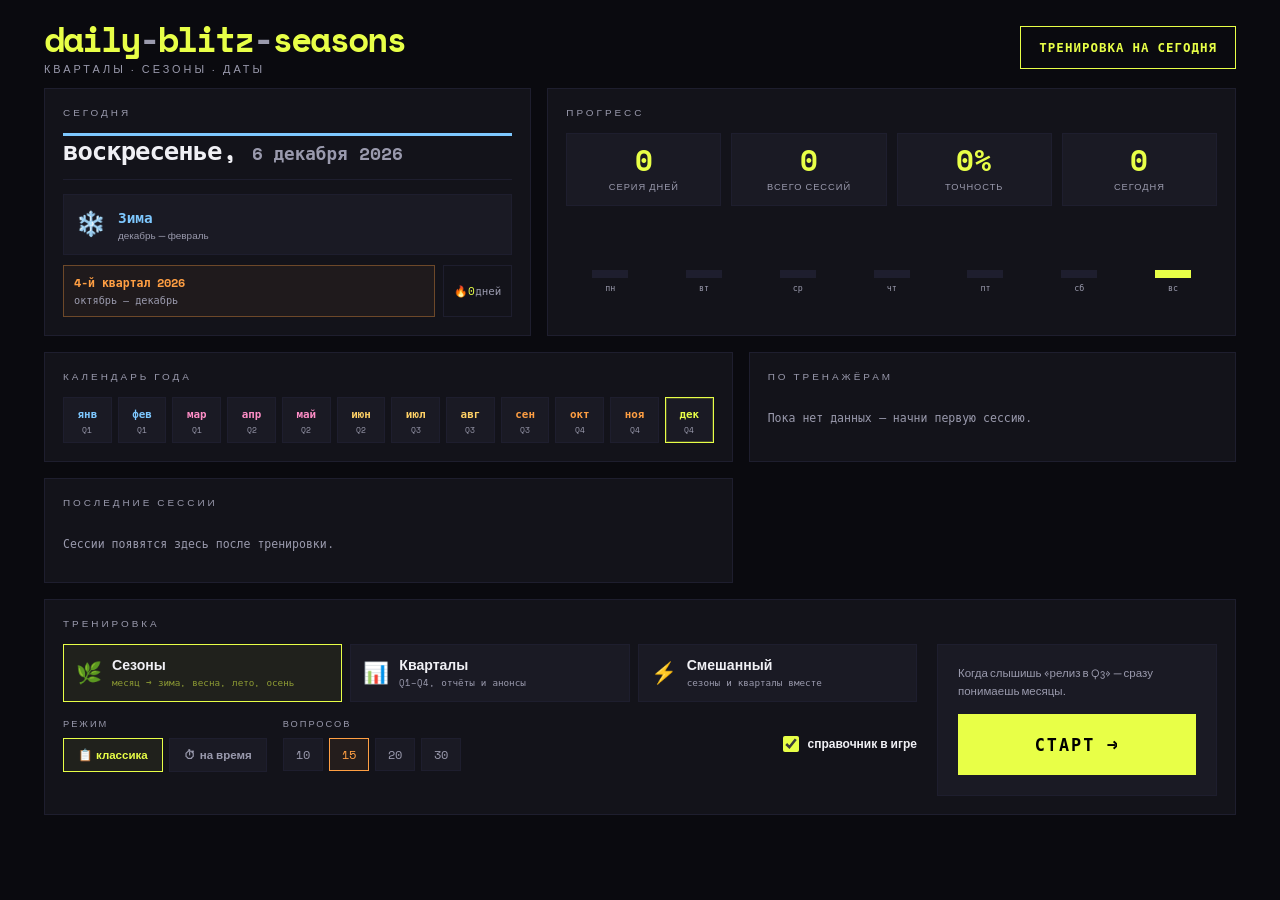
==== commit 91b559ef: "Prepare static site for free GitHub Pages hosting" ====
--- a/index.html
+++ b/index.html
@@ -5,6 +5,20 @@
 <meta name="viewport" content="width=device-width, initial-scale=1.0">
 <meta name="description" content="daily-blitz-seasons — тренажёр кварталов и сезонов с дашбордом прогресса.">
 <title>daily-blitz-seasons — кварталы и сезоны</title>
+<script>
+(function () {
+  var path = location.pathname;
+  var base = path.endsWith('/')
+    ? path
+    : (/\.[a-z0-9]+$/i.test(path.split('/').pop())
+      ? path.slice(0, path.lastIndexOf('/') + 1)
+      : path + '/');
+  var el = document.createElement('base');
+  el.href = base;
+  document.head.appendChild(el);
+  window.APP_BASE_PATH = base;
+})();
+</script>
 <link rel="icon" href="data:image/svg+xml,<svg xmlns='http://www.w3.org/2000/svg' viewBox='0 0 100 100'><text y='.9em' font-size='90'>📅</text></svg>">
 <link rel="stylesheet" href="css/styles.css">
 </head>
--- a/css/styles.css
+++ b/css/styles.css
@@ -12,7 +12,7 @@
   --accent3: #2ed573;
   --accent4: #ff9f43;
   --text: #f0f0f5;
-  --muted: #555568;
+  --muted: #9a9aad;
   --mono: 'Space Mono', monospace;
   --sans: 'Syne', sans-serif;
   --season-accent: var(--accent);
@@ -84,9 +84,9 @@
 .dash-training { grid-column: span 12; }
 
 /* ── TODAY ── */
-.today-block { position: relative; overflow: visible; }
+.today-block { position: relative; overflow: hidden; }
 .today-block::before {
-  content: ''; position: absolute; top: -18px; left: -18px; right: -18px; height: 3px;
+  content: ''; position: absolute; top: 0; left: 0; right: 0; height: 3px;
   background: var(--season-accent);
 }
 .today-date-head {
@@ -201,7 +201,7 @@
 .trainer-btn:hover { border-color: var(--muted); }
 .trainer-btn.selected { border-color: var(--accent); background: rgba(232,255,71,0.06); }
 .trainer-icon { grid-row: 1 / 3; font-size: 1.3rem; }
-.trainer-name { font-weight: 700; font-size: 0.88rem; }
+.trainer-name { font-family: var(--sans); font-weight: 700; font-size: 0.88rem; }
 .trainer-sub { font-family: var(--mono); font-size: 0.58rem; color: var(--muted); grid-column: 2; }
 .trainer-btn.selected .trainer-sub { color: rgba(232,255,71,0.55); }
 
@@ -255,6 +255,9 @@
 .game-header {
   display: flex; justify-content: space-between; align-items: center;
   margin-bottom: 10px; gap: 10px; flex-wrap: wrap;
+  position: sticky; top: 0; z-index: 6;
+  background: var(--bg); padding: 10px 0 12px;
+  border-bottom: 1px solid var(--border);
 }
 .trainer-label { font-family: var(--mono); font-size: 0.72rem; color: var(--accent); letter-spacing: 2px; text-transform: uppercase; }
 .game-header-right { display: flex; gap: 10px; align-items: center; }
@@ -262,7 +265,8 @@
 .hud-stats span { color: var(--accent); }
 .quit-btn {
   background: none; border: 1px solid var(--border); color: var(--muted);
-  font-family: var(--mono); font-size: 0.7rem; padding: 5px 12px; cursor: pointer;
+  font-family: var(--mono); font-size: 0.7rem; padding: 8px 14px; cursor: pointer;
+  flex-shrink: 0; touch-action: manipulation; -webkit-tap-highlight-color: transparent;
 }
 .quit-btn:hover { border-color: var(--accent2); color: var(--accent2); }
 
@@ -380,11 +384,14 @@
 
 @media (max-width: 640px) {
   .app-header, .dashboard { padding-left: 16px; padding-right: 16px; }
+  #screen-game { padding: 0 16px 24px; }
   .trainer-grid { grid-template-columns: 1fr; }
   .settings-grid { grid-template-columns: 1fr; }
   .year-calendar { grid-template-columns: repeat(4, 1fr); }
   .choices-grid { grid-template-columns: 1fr; }
   .game-shell { grid-template-columns: 1fr; }
+  .game-header { margin: 0 -16px 10px; padding: 12px 16px; }
+  .quit-btn { min-height: 44px; min-width: 44px; font-size: 0.75rem; }
   .kpi-grid { grid-template-columns: repeat(2, 1fr); }
   .recent-row { grid-template-columns: 1fr; gap: 4px; }
 }
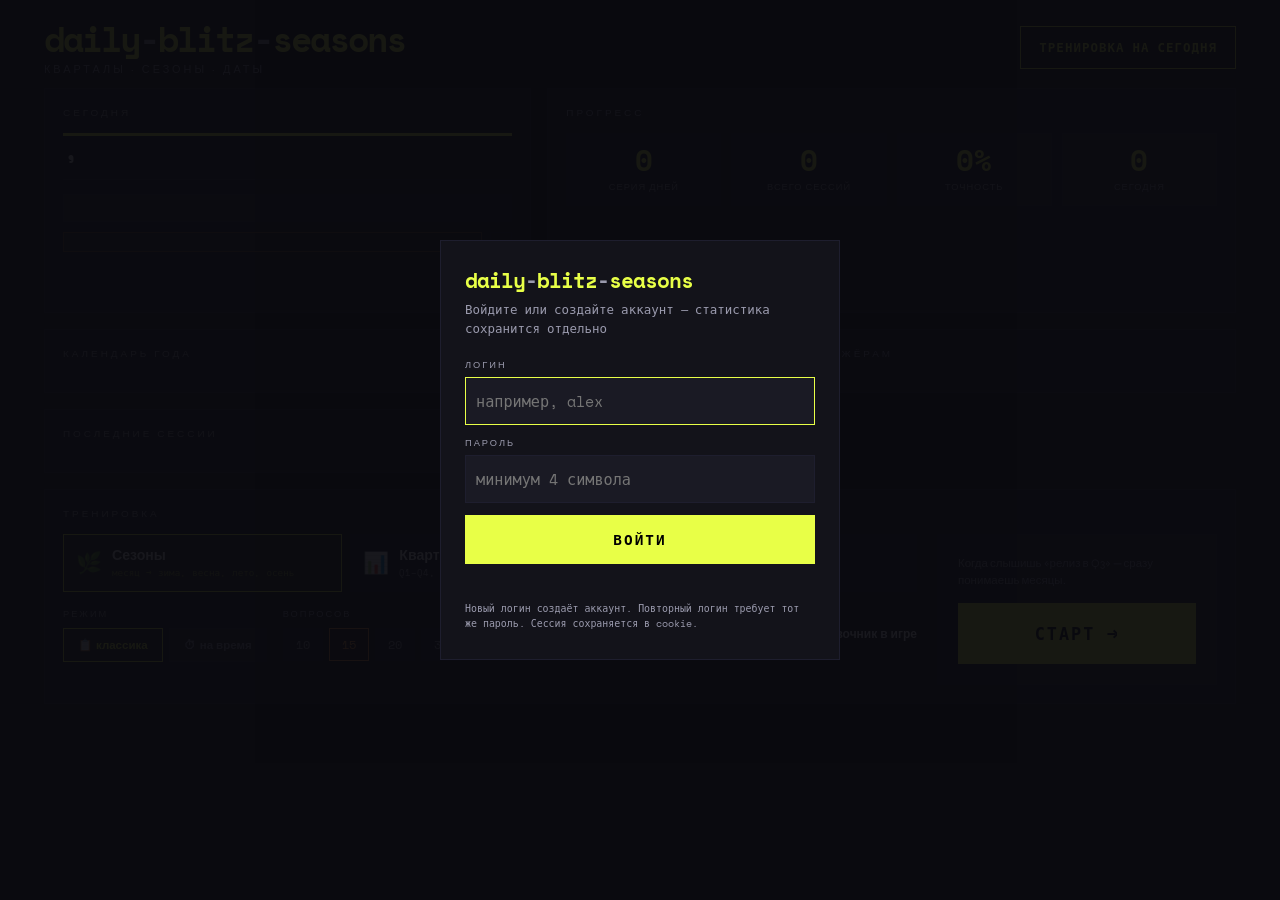
==== commit 7e1b7cc8: "Add password auth with per-user stats, session cookies and logout" ====
--- a/index.html
+++ b/index.html
@@ -20,11 +20,31 @@
 })();
 </script>
 <link rel="icon" href="data:image/svg+xml,<svg xmlns='http://www.w3.org/2000/svg' viewBox='0 0 100 100'><text y='.9em' font-size='90'>📅</text></svg>">
-<link rel="stylesheet" href="css/styles.css">
+<link rel="stylesheet" href="css/styles.css?v=20260613">
 </head>
 <body>
 
 <div class="flash" id="flash"></div>
+
+<div class="auth-overlay" id="auth-overlay">
+  <div class="auth-panel" role="dialog" aria-labelledby="auth-title" aria-modal="true">
+    <h2 class="auth-title" id="auth-title">daily<span>-</span>blitz<span>-</span>seasons</h2>
+    <p class="auth-sub">Войдите или создайте аккаунт — статистика сохранится отдельно</p>
+    <form class="auth-form" id="auth-form">
+      <label class="auth-field" for="auth-login">
+        <span>логин</span>
+        <input id="auth-login" name="login" type="text" autocomplete="username" maxlength="24" placeholder="например, alex" required>
+      </label>
+      <label class="auth-field" for="auth-password">
+        <span>пароль</span>
+        <input id="auth-password" name="password" type="password" autocomplete="current-password" minlength="4" maxlength="64" placeholder="минимум 4 символа" required>
+      </label>
+      <button class="auth-submit" type="submit">Войти</button>
+    </form>
+    <p class="auth-error" id="auth-error" aria-live="polite"></p>
+    <p class="auth-hint">Новый логин создаёт аккаунт. Повторный логин требует тот же пароль. Сессия сохраняется в cookie.</p>
+  </div>
+</div>
 
 <div class="timesup-overlay" id="timesup-overlay">
   <div class="timesup-title">ВРЕМЯ!</div>
@@ -38,7 +58,14 @@
       <h1 class="logo">daily<span>-</span>blitz<span>-</span>seasons</h1>
       <p class="tagline">кварталы · сезоны · даты</p>
     </div>
-    <button class="header-cta" id="today-start-btn" type="button">Тренировка на сегодня</button>
+    <div class="header-actions">
+      <div class="header-user hidden" id="header-user">
+        <span class="user-label">игрок</span>
+        <span class="user-name" id="user-name"></span>
+        <button class="user-logout-btn" id="user-logout-btn" type="button">выйти</button>
+      </div>
+      <button class="header-cta" id="today-start-btn" type="button">Тренировка на сегодня</button>
+    </div>
   </header>
 
   <main class="dashboard">
@@ -243,7 +270,8 @@
 </div>
 
 <script src="js/vendor/sql-wasm.js"></script>
-<script src="js/db.js"></script>
-<script src="js/app.js"></script>
+<script src="js/db.js?v=20260613"></script>
+<script src="js/auth.js?v=20260613"></script>
+<script src="js/app.js?v=20260613"></script>
 </body>
 </html>
--- a/css/styles.css
+++ b/css/styles.css
@@ -48,6 +48,27 @@
   font-size: 0.68rem; color: var(--muted); letter-spacing: 3px;
   text-transform: uppercase; margin-top: 4px;
 }
+.header-actions {
+  display: flex; align-items: center; gap: 10px; flex-wrap: wrap; flex-shrink: 0;
+}
+.header-user {
+  display: flex; align-items: center; gap: 8px; flex-wrap: wrap;
+  padding: 8px 12px; background: var(--surface2); border: 1px solid var(--border);
+}
+.header-user.hidden { display: none; }
+.user-label {
+  font-size: 0.58rem; letter-spacing: 2px; text-transform: uppercase; color: var(--muted);
+}
+.user-name {
+  font-family: var(--mono); font-size: 0.78rem; font-weight: 700; color: var(--accent);
+  max-width: 160px; overflow: hidden; text-overflow: ellipsis; white-space: nowrap;
+}
+.user-logout-btn {
+  background: none; border: 1px solid var(--border); color: var(--muted);
+  font-family: var(--mono); font-size: 0.62rem; font-weight: 700; padding: 5px 8px;
+  cursor: pointer; letter-spacing: 1px; text-transform: uppercase; transition: all 0.15s;
+}
+.user-logout-btn:hover { border-color: var(--accent2); color: var(--accent2); }
 .header-cta {
   flex-shrink: 0; background: transparent; color: var(--accent);
   border: 1px solid var(--accent); font-family: var(--mono);
@@ -56,6 +77,47 @@
 }
 .header-cta:hover { background: rgba(232,255,71,0.1); }
 .header-cta.done-today { border-color: var(--accent3); color: var(--accent3); }
+
+/* ── AUTH ── */
+.auth-overlay {
+  display: none; position: fixed; inset: 0; z-index: 30;
+  background: rgba(10,10,15,0.94); align-items: center; justify-content: center; padding: 24px;
+}
+.auth-overlay.show { display: flex; }
+.auth-panel {
+  width: 100%; max-width: 400px; background: var(--surface); border: 1px solid var(--border);
+  padding: 28px 24px;
+}
+.auth-title {
+  font-family: var(--mono); font-size: 1.3rem; font-weight: 700; letter-spacing: -1px;
+  color: var(--accent); margin-bottom: 8px; line-height: 1.2;
+}
+.auth-title span { color: var(--muted); }
+.auth-sub {
+  font-family: var(--mono); font-size: 0.78rem; color: var(--muted); line-height: 1.5; margin-bottom: 20px;
+}
+.auth-form { display: grid; gap: 12px; }
+.auth-field { display: flex; flex-direction: column; gap: 6px; }
+.auth-field span {
+  font-size: 0.58rem; letter-spacing: 2px; text-transform: uppercase; color: var(--muted);
+}
+.auth-field input {
+  width: 100%; background: var(--surface2); border: 1px solid var(--border); color: var(--text);
+  font-family: var(--mono); font-size: 0.95rem; padding: 12px 10px; outline: none;
+}
+.auth-field input:focus { border-color: var(--accent); }
+.auth-submit {
+  width: 100%; background: var(--accent); color: #000; border: none;
+  font-family: var(--mono); font-size: 0.9rem; font-weight: 700; padding: 14px;
+  cursor: pointer; letter-spacing: 2px; text-transform: uppercase; transition: all 0.15s;
+}
+.auth-submit:hover { background: #fff; }
+.auth-error {
+  min-height: 1.2em; margin-top: 10px; font-family: var(--mono); font-size: 0.72rem; color: var(--accent2);
+}
+.auth-hint {
+  margin-top: 14px; font-family: var(--mono); font-size: 0.62rem; color: var(--muted); line-height: 1.5;
+}
 
 /* ── DASHBOARD ── */
 .dashboard {
@@ -189,7 +251,7 @@
 
 /* ── TRAINING PANEL ── */
 .training-layout {
-  display: grid; grid-template-columns: 1fr 280px; gap: 20px; align-items: stretch;
+  display: grid; grid-template-columns: 1fr 280px; gap: 20px; align-items: start;
 }
 .trainer-grid { display: grid; grid-template-columns: repeat(3, 1fr); gap: 8px; margin-bottom: 16px; }
 .trainer-btn {
@@ -232,9 +294,9 @@
 .toggle-row input { width: 16px; height: 16px; accent-color: var(--accent); }
 
 .cta-panel {
-  display: flex; flex-direction: column; justify-content: center; gap: 14px;
+  display: flex; flex-direction: column; justify-content: flex-start; gap: 14px;
   padding: 20px; background: var(--surface2); border: 1px solid var(--border);
-  min-height: 100%;
+  align-self: start; width: 100%;
 }
 .cta-hint { font-size: 0.72rem; color: var(--muted); line-height: 1.5; }
 .start-btn {
@@ -378,7 +440,6 @@
   }
   .year-calendar { grid-template-columns: repeat(6, 1fr); }
   .training-layout { grid-template-columns: 1fr; }
-  .cta-panel { min-height: auto; }
   .kpi-grid { grid-template-columns: repeat(2, 1fr); }
 }
 
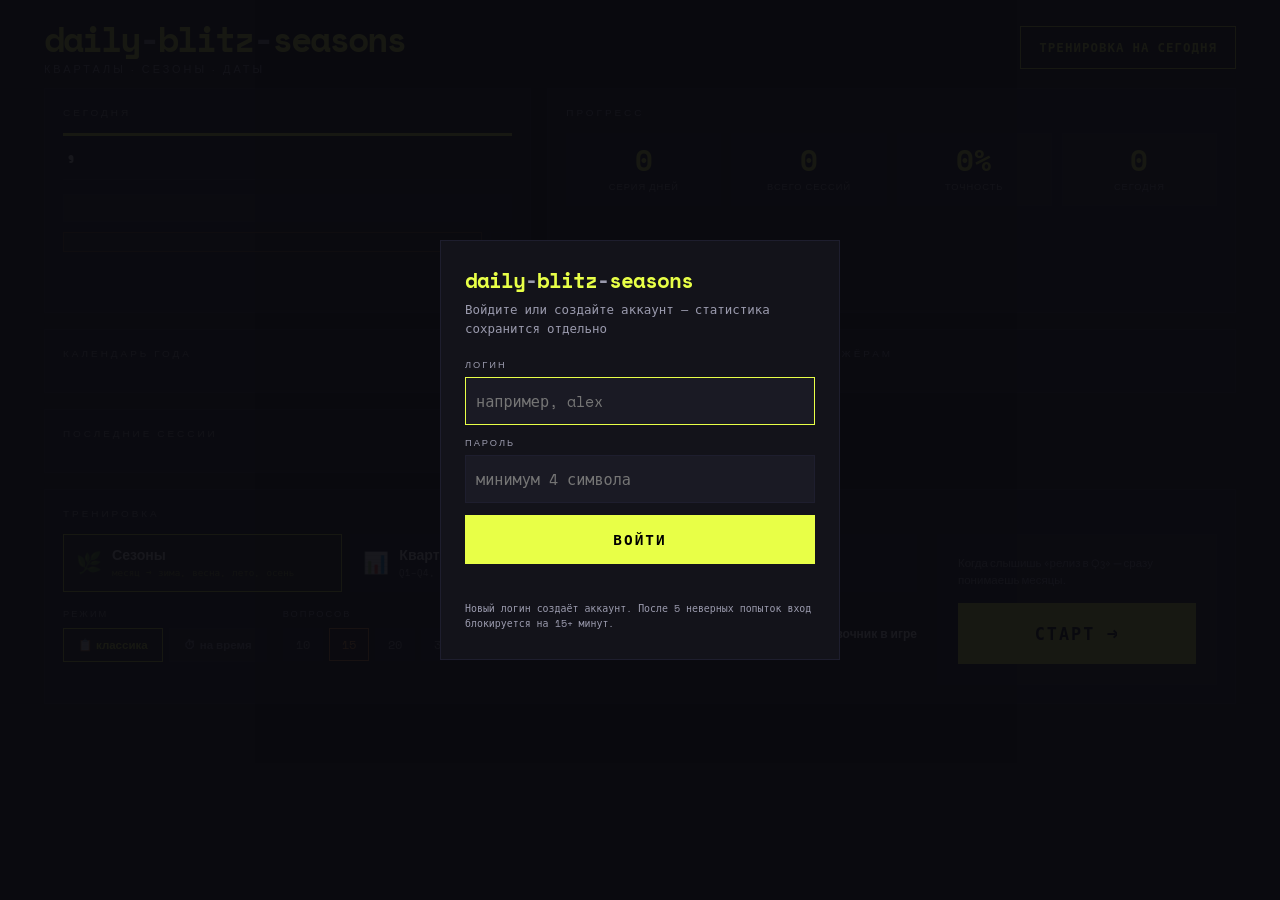
==== commit f6427b35: "Harden auth: PBKDF2 hashing, brute-force lockout and rate limits" ====
--- a/index.html
+++ b/index.html
@@ -20,7 +20,7 @@
 })();
 </script>
 <link rel="icon" href="data:image/svg+xml,<svg xmlns='http://www.w3.org/2000/svg' viewBox='0 0 100 100'><text y='.9em' font-size='90'>📅</text></svg>">
-<link rel="stylesheet" href="css/styles.css?v=20260613">
+<link rel="stylesheet" href="css/styles.css?v=20260614">
 </head>
 <body>
 
@@ -42,7 +42,7 @@
       <button class="auth-submit" type="submit">Войти</button>
     </form>
     <p class="auth-error" id="auth-error" aria-live="polite"></p>
-    <p class="auth-hint">Новый логин создаёт аккаунт. Повторный логин требует тот же пароль. Сессия сохраняется в cookie.</p>
+    <p class="auth-hint">Новый логин создаёт аккаунт. После 5 неверных попыток вход блокируется на 15+ минут.</p>
   </div>
 </div>
 
@@ -270,8 +270,8 @@
 </div>
 
 <script src="js/vendor/sql-wasm.js"></script>
-<script src="js/db.js?v=20260613"></script>
-<script src="js/auth.js?v=20260613"></script>
-<script src="js/app.js?v=20260613"></script>
+<script src="js/db.js?v=20260614"></script>
+<script src="js/auth.js?v=20260614"></script>
+<script src="js/app.js?v=20260614"></script>
 </body>
 </html>
--- a/css/styles.css
+++ b/css/styles.css
@@ -112,6 +112,8 @@
   cursor: pointer; letter-spacing: 2px; text-transform: uppercase; transition: all 0.15s;
 }
 .auth-submit:hover { background: #fff; }
+.auth-submit:disabled { opacity: 0.55; cursor: not-allowed; }
+.auth-submit:disabled:hover { background: var(--accent); }
 .auth-error {
   min-height: 1.2em; margin-top: 10px; font-family: var(--mono); font-size: 0.72rem; color: var(--accent2);
 }
